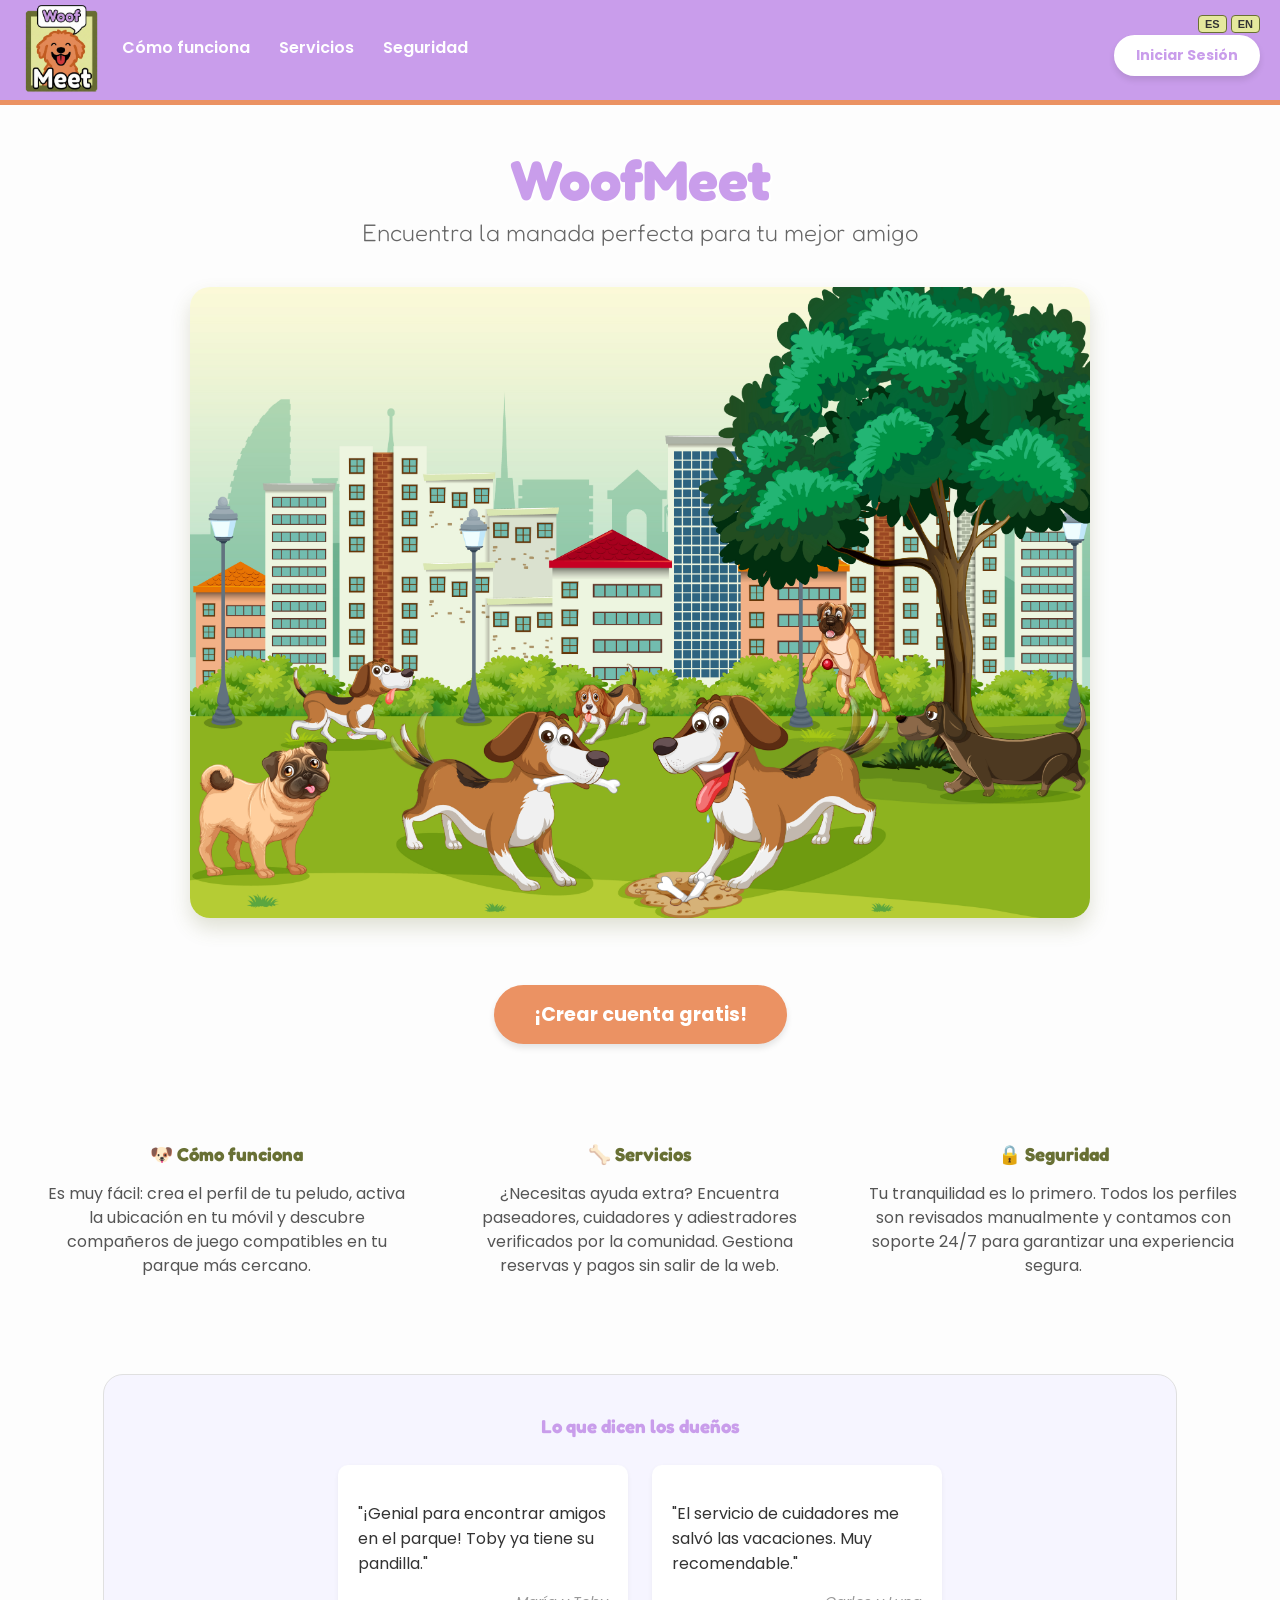
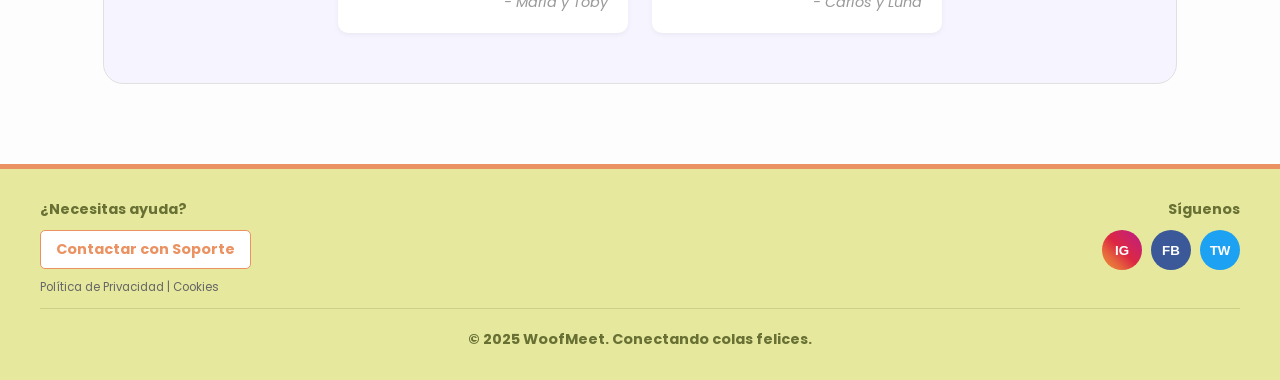
==== index.html @ 3c6c208f "Primer commit del proyecto" ====
<!DOCTYPE html>
<html lang="es">

<head>
    <meta charset="UTF-8">
    <meta name="viewport" content="width=device-width, initial-scale=1.0">
    <meta name="author" content="Mireya García Piñas">
    <meta name="description" content="WoofMeet - Red social para perros y dueños">
    <title>WoofMeet - Inicio</title>

    <!-- Enlace a CSS externo -->
    <link rel="stylesheet" href="estilos.css">

    <!-- Fuentes de Google -->
    <link rel="preconnect" href="https://fonts.googleapis.com">
    <link rel="preconnect" href="https://fonts.gstatic.com" crossorigin>
    <link href="https://fonts.googleapis.com/css2?family=Fredoka+One&family=Poppins:wght@300;400;600&display=swap"
        rel="stylesheet">
</head>

<body>

    <!-- ENCABEZADO -->
    <header class="clearfix">
        <!-- Logo -->
        <div class="logo">
            <a href="index.html">
                <img src="img/logo.png" alt="Logo WoofMeet">
            </a>
        </div>

        <!-- Menú de Navegación -->
        <nav>
            <ul>
                <!-- Enlaces coherentes con las columnas de información -->
                <li><a href="como-funciona.html">Cómo funciona</a></li>
                <li><a href="servicios.html">Servicios</a></li>
                <li><a href="seguridad.html">Seguridad</a></li>
            </ul>
        </nav>

        <!-- Zona Derecha: Idiomas y Login -->
        <div class="header-right">

            <div class="idiomas" style="margin-bottom: 10px;">
                <button>ES</button>
                <button>EN</button>
            </div>

            <a href="login.html" class="btn-login-header">Iniciar Sesión</a>
        </div>
    </header>

    <!-- CONTENIDO PRINCIPAL -->
    <main>

        <!-- SECCIÓN HERO (Bienvenida) -->
        <section class="hero">
            <h1>WoofMeet</h1>
            <h2>Encuentra la manada perfecta para tu mejor amigo</h2>

            <!-- Imagen Central Grande y Rectangular -->
            <div class="imagen-central">
                <img src="img/imagen_portada.jpg" alt="Perros jugando felices en el parque">
            </div>

            <a href="registro.html" class="btn-grande">¡Crear cuenta gratis!</a>
        </section>

        <!-- SECCIÓN CARACTERÍSTICAS (3 Columnas que explican el menú) -->
        <section class="info-seccion clearfix">

            <!-- Columna 1 -> Coincide con "Cómo funciona" -->
            <div class="columna">
                <h3>🐶 Cómo funciona</h3>
                <p>Es muy fácil: crea el perfil de tu peludo, activa la ubicación en tu móvil y descubre compañeros de
                    juego compatibles en tu parque más cercano.</p>
            </div>

            <!-- Columna 2 -> Coincide con "Servicios" -->
            <div class="columna">
                <h3>🦴 Servicios</h3>
                <p>¿Necesitas ayuda extra? Encuentra paseadores, cuidadores y adiestradores verificados por la
                    comunidad. Gestiona reservas y pagos sin salir de la web.</p>
            </div>

            <!-- Columna 3 -> Coincide con "Seguridad" -->
            <div class="columna">
                <h3>🔒 Seguridad</h3>
                <p>Tu tranquilidad es lo primero. Todos los perfiles son revisados manualmente y contamos con soporte
                    24/7 para garantizar una experiencia segura.</p>
            </div>

        </section>

        <!-- SECCIÓN OPINIONES -->
        <section class="opiniones">
            <h3>Lo que dicen los dueños</h3>
            <div class="contenedor-opiniones">
                <div class="opinion">
                    <p>"¡Genial para encontrar amigos en el parque! Toby ya tiene su pandilla."</p>
                    <span>- María y Toby</span>
                </div>
                <div class="opinion">
                    <p>"El servicio de cuidadores me salvó las vacaciones. Muy recomendable."</p>
                    <span>- Carlos y Luna</span>
                </div>
            </div>
        </section>

    </main>

    <!-- PIE DE PÁGINA -->
    <footer class="clearfix">

        <!-- Izquierda: Contacto -->
        <div class="footer-left">
            <h4>¿Necesitas ayuda?</h4>
            <a href="contacto.html" class="enlace-contacto">Contactar con Soporte</a>
            <p class="legales">Política de Privacidad | Cookies</p>
        </div>

        <!-- Derecha: Redes Sociales -->
        <div class="footer-right">
            <h4>Síguenos</h4>
            <div class="social-icons">
                <button class="social-btn instagram">IG</button>
                <button class="social-btn facebook">FB</button>
                <button class="social-btn twitter">TW</button>
            </div>
        </div>

        <!-- Abajo: Copyright -->
        <div class="copyright">
            &copy; 2025 WoofMeet. Conectando colas felices.
        </div>
    </footer>

</body>

</html>
---- estilos.css ----
/* =========================================
   1. ESTILOS GENERALES Y RESET
   ========================================= */
body {
    margin: 0;
    padding: 0;
    font-family: 'Poppins', sans-serif;
    background-color: #fdfdfd;
    color: #333;
    box-sizing: border-box;
}

h1, h2, h3 {
    font-family: 'Fredoka One', cursive;
}

/* CLASE AUXILIAR "CLEARFIX" */
.clearfix::after {
    content: "";
    display: table;
    clear: both;
}

/* =========================================
   2. HEADER / ENCABEZADO
   ========================================= */
header {
    background-color: #c99deb;
    padding: 0 20px;
    border-bottom: 5px solid #eb9263;
    height: auto;
}

/* Logo */
.logo {
    float: left;
    width: auto;
    height: 90px;
    background-color: transparent;
    border: none;
    margin-right: 20px;
    margin-top: 5px;
    margin-bottom: 5px;
}

.logo img {
    width: auto;
    height: 100%;
    object-fit: contain;
}

/* Menú de navegación */
nav {
    float: left;
    margin-top: 35px;
}

nav ul {
    margin: 0;
    padding: 0;
    list-style: none;
}

nav li {
    display: inline-block;
    margin-right: 25px;
}

nav li a {
    text-decoration: none;
    font-size: 16px;
    font-weight: 600;
    color: #fff;
    transition: color 0.3s;
}

nav li a:hover {
    color: #687034; /* Verde oscuro al pasar el ratón */
    text-decoration: underline;
}

nav li a.activo {
    color: #EB9263; /* Color diferente para la página activa */
    background-color: #ffffff;
    padding: 8px 15px;
    border-radius: 20px;
    box-shadow: 0 2px 4px rgba(0, 0, 0, 0.1);
}

/* Zona derecha del Header */
.header-right {
    float: right;
    text-align: right;
    width: 320px;
    height: 90px;
    position: relative;
}

.idiomas {
    position: absolute;
    top: 10px;
    right: 0;
}

.idiomas button {
    background-color: #e5e89d;
    border: 1px solid #687034;
    color: #333;
    padding: 2px 6px;
    cursor: pointer;
    font-size: 11px;
    border-radius: 4px;
    font-weight: bold;
}

/* =========================================
   3. ESTILOS DE BOTONES (UNIFICADOS)
   ========================================= */

/* Estilos comunes para TODOS los botones grandes/redondos */
.btn-login-header,
.btn-header-verde,
.btn-grande {
    display: inline-block;
    font-weight: bold;
    text-decoration: none;
    border-radius: 50px;      /* Bordes muy redondeados */
    cursor: pointer;
    box-shadow: 0 4px 6px rgba(0, 0, 0, 0.1);
    transition: all 0.3s;     /* Animación suave */
    text-align: center;
}

/* VARIANTE 1: Botón del Header (Login) */
.btn-login-header {
    background-color: #ffffff;
    color: #C99DEB;
    border: 2px solid #ffffff;
    padding: 8px 20px;
    font-size: 14px;
    margin-top: 35px;
}

.btn-login-header:hover {
    background-color: #EB9263;
    border-color: #EB9263;
    color: white;
}

/* VARIANTE 2: Botón del Header (Verde - Registro/Perfil) */
.btn-header-verde {
    background-color: #ffffff;
    color: #687034;
    border: 2px solid #687034;
    padding: 8px 20px;
    font-size: 14px;
    margin-top: 35px;
}

.btn-header-verde:hover {
    background-color: #687034;
    color: white;
}

/* VARIANTE 3: Botón Grande (CTA Principal) */
.btn-grande {
    background-color: #EB9263;
    color: white;
    font-size: 1.2em;
    padding: 15px 40px;
    border: none;
    margin-top: 20px;
}

.btn-grande:hover {
    background-color: #C99DEB;
    transform: scale(1.05); /* Efecto crecer */
}

/* Botones pequeños de formularios */
.login-form button {
    background-color: #eb9263;
    color: white;
    border: none;
    padding: 6px 12px;
    border-radius: 4px; /* Menos redondeado */
    cursor: pointer;
    font-weight: bold;
    margin-left: 5px;
    transition: background-color 0.3s;
}

.login-form button:hover {
    background-color: #687034;
}

/* =========================================
   4. ESTILOS DE CONTENIDO Y PÁGINAS
   ========================================= */

main {
    padding: 40px 20px;
    text-align: center;
}

/* Hero Sección */
.hero h1 {
    color: #C99DEB;
    font-size: 3.5em;
    margin: 0;
    text-shadow: 2px 2px 0px #fff;
}

.hero h2 {
    color: #666;
    font-weight: 300;
    margin-top: 5px;
    margin-bottom: 30px;
}

/* Imagen Central */
.imagen-central {
    margin: 40px auto;
    width: 90%;
    max-width: 900px;
    height: auto;
}

.imagen-central img {
    width: 100%;
    height: auto;
    border-radius: 20px;
    box-shadow: 0 10px 20px rgba(104, 112, 52, 0.2);
}

/* Columnas */
.info-seccion {
    margin-top: 60px;
    margin-bottom: 60px;
    text-align: left;
}

.columna {
    float: left;
    width: 33.33%;
    padding: 20px;
    box-sizing: border-box;
    text-align: center;
}

.columna h3 {
    color: #687034;
    margin-bottom: 10px;
}

.columna p {
    color: #555;
    line-height: 1.5;
}

/* Opiniones */
.opiniones {
    background-color: #f6f5ff;
    padding: 40px;
    border-radius: 20px;
    margin: 0 auto;
    width: 80%;
    border: 1px solid #e0e0e0;
}

.opiniones h3 {
    color: #C99DEB;
    margin-top: 0;
}

.contenedor-opiniones {
    text-align: center;
}

.opinion {
    display: inline-block;
    width: 250px;
    background-color: white;
    padding: 20px;
    border-radius: 10px;
    margin: 10px;
    box-shadow: 0 2px 5px rgba(0, 0, 0, 0.05);
    vertical-align: top;
    text-align: left;
}

.opinion span {
    display: block;
    margin-top: 10px;
    color: #999;
    font-style: italic;
    font-size: 0.9em;
    text-align: right;
}

/* Encabezados páginas internas */
.page-header {
    background-color: #fcfcfc;
    padding: 30px 20px;
    text-align: center;
    border-bottom: 2px dashed #e3eb9d;
    margin-bottom: 40px;
}

.page-header h1 {
    color: #EB9263;
    font-size: 2.5em;
}

.contenido-texto {
    width: 80%;
    margin: 0 auto;
    background: #fff;
    padding: 30px;
    border-radius: 15px;
    box-shadow: 0 4px 10px rgba(0, 0, 0, 0.05);
    border: 1px solid #eee;
}

.contenido-texto h2 {
    color: #C99DEB;
    border-bottom: 2px solid #e3eb9d;
    display: inline-block;
    padding-bottom: 5px;
}

/* Formularios */
.formulario-contacto {
    max-width: 600px;
    margin: 0 auto;
    text-align: left;
}

.campo-form {
    margin-bottom: 20px;
}

.campo-form label {
    display: block;
    font-weight: bold;
    color: #687034;
    margin-bottom: 8px;
}

.campo-form input,
.campo-form textarea {
    width: 100%;
    padding: 12px;
    border: 2px solid #C99DEB;
    border-radius: 8px;
    font-family: 'Poppins', sans-serif;
    box-sizing: border-box;
    resize: vertical;
}

.campo-form input:focus,
.campo-form textarea:focus {
    outline: none;
    border-color: #EB9263;
    background-color: #fffdf9;
}

/* Perfil */
.perfil-switcher {
    background-color: #fcfcfc;
    border-bottom: 1px solid #ddd;
    padding: 20px;
    text-align: center;
}

.switcher-container { display: inline-block; }

.switcher-label {
    float: left;
    margin-right: 20px;
    margin-top: 15px;
    font-weight: bold;
    color: #666;
}

.perfil-avatar {
    float: left;
    margin-right: 20px;
    cursor: pointer;
    text-align: center;
    opacity: 0.6;
    transition: opacity 0.3s;
}

.perfil-avatar:hover { opacity: 1; }

.activo-avatar {
    opacity: 1;
    font-weight: bold;
    color: #EB9263;
}

.circulo-avatar {
    width: 50px;
    height: 50px;
    border-radius: 50%;
    background-color: #eee;
    line-height: 50px;
    font-size: 24px;
    margin: 0 auto 5px auto;
    border: 2px solid transparent;
}

.humano { background-color: #C99DEB; color: white; }
.perro { background-color: #e3eb9d; color: #687034; }
.mas { background-color: white; border: 2px dashed #ccc; color: #ccc; }

.activo-avatar .circulo-avatar {
    border-color: #EB9263;
    transform: scale(1.1);
}

/* =========================================
   5. FOOTER
   ========================================= */
footer {
    clear: both;
    background-color: #e5e89d;
    padding: 30px 40px;
    border-top: 5px solid #eb9263;
    margin-top: 40px;
    font-size: 0.9em;
}

footer h4 {
    margin: 0 0 10px 0;
    color: #687034;
}

.footer-left {
    float: left;
    text-align: left;
    width: 45%;
}

.enlace-contacto {
    display: inline-block;
    background-color: #fff;
    color: #eb9263;
    padding: 8px 15px;
    border-radius: 5px;
    text-decoration: none;
    font-weight: bold;
    border: 1px solid #eb9263;
    transition: all 0.3s;
}

.enlace-contacto:hover {
    background-color: #eb9263;
    color: white;
}

.legales {
    font-size: 0.8em;
    color: #666;
    margin-top: 10px;
}

.footer-right {
    float: right;
    text-align: right;
    width: 45%;
}

.social-btn {
    width: 40px;
    height: 40px;
    border-radius: 50%;
    border: none;
    color: white;
    font-weight: bold;
    cursor: pointer;
    margin-left: 5px;
    transition: transform 0.2s;
}

.social-btn:hover {
    transform: scale(1.1);
}

.instagram { background: linear-gradient(45deg, #f09433, #e6683c, #dc2743, #cc2366, #bc1888); }
.facebook { background-color: #3b5998; }
.twitter { background-color: #1da1f2; }

.copyright {
    clear: both;
    padding-top: 20px;
    margin-top: 20px;
    border-top: 1px solid rgba(104, 112, 52, 0.2);
    text-align: center;
    color: #687034;
    font-weight: bold;
}

/* =========================================
   6. RESPONSIVE (Móvil) DESDE 768px
   ========================================= */
@media (max-width: 768px) {
    /* Las columnas dejan de flotar y ocupan el 100% */
    .columna {
        float: none;
        width: 100%;
        margin-bottom: 20px;
    }

    /* El header se apila */
    .logo,
    nav,
    .header-right {
        float: none;
        width: 100%;
        text-align: center;
        margin: 10px 0;
        height: auto; /* Altura automática en móvil */
    }

    nav li {
        display: block; /* Menú vertical en móvil */
        margin: 10px 0;
    }

    /* Footer apilado */
    .footer-left,
    .footer-right {
        float: none;
        width: 100%;
        text-align: center;
        margin-bottom: 20px;
    }

    /* Botones ajustados */
    .btn-login-header,
    .btn-header-verde {
        margin-top: 10px; /* Menos margen en móvil */
    }
    
    .idiomas {
        position: relative; /* Ya no absoluto en móvil */
        top: 0;
        margin-bottom: 10px;
    }
}
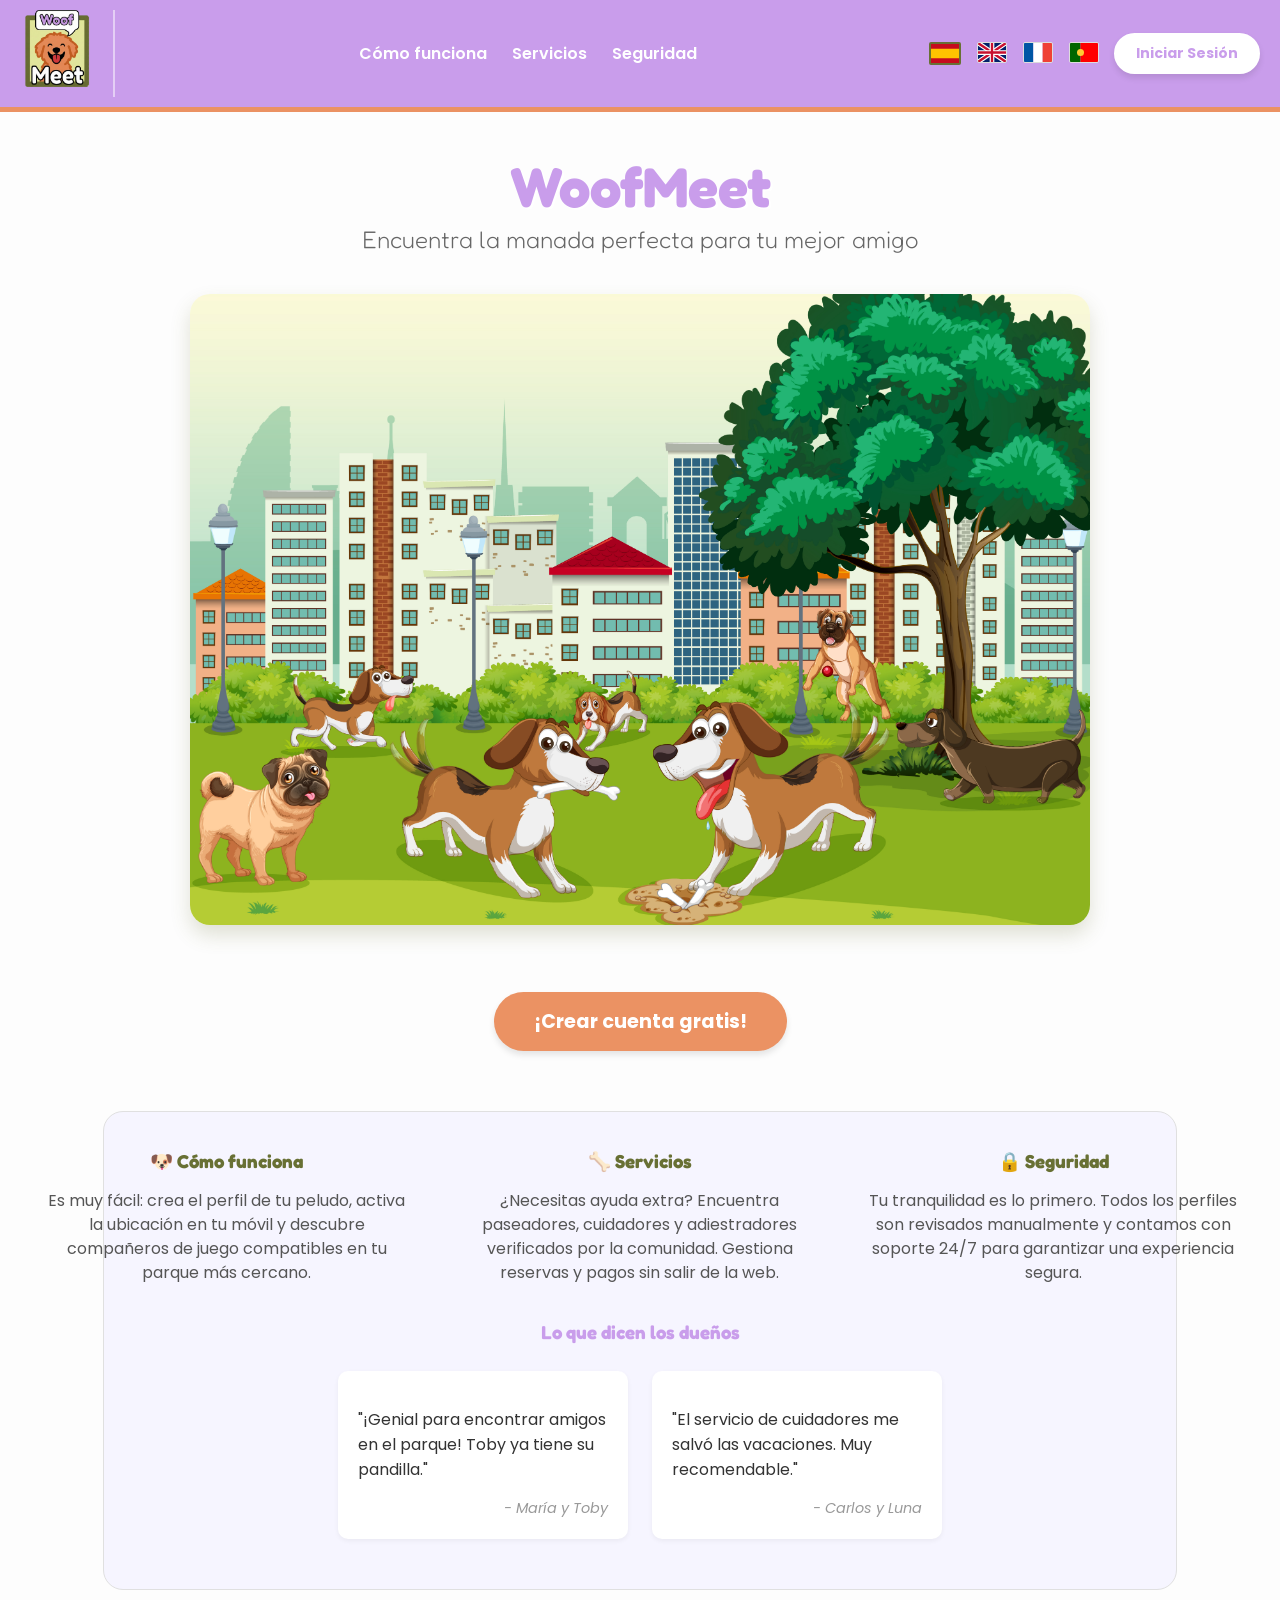
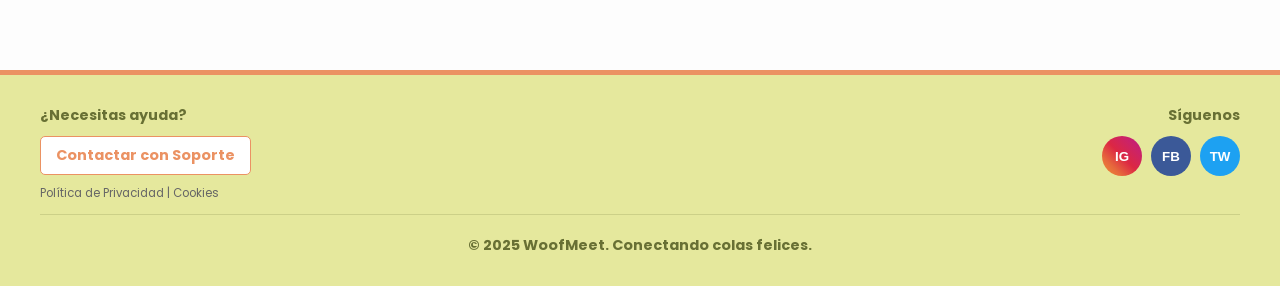
==== commit 04073041: "header actualizado" ====
--- a/index.html
+++ b/index.html
@@ -21,33 +21,37 @@
 <body>
 
     <!-- ENCABEZADO -->
-    <header class="clearfix">
-        <!-- Logo -->
-        <div class="logo">
-            <a href="index.html">
-                <img src="img/logo.png" alt="Logo WoofMeet">
+    <header class="cabecera-principal">
+        <div class="contenedor-logo">
+            <a href="index.html" aria-label="Volver al inicio de WoofMeet">
+                <img src="img/logo.png" alt="Logotipo de WoofMeet: silueta de perro y texto">
             </a>
         </div>
 
-        <!-- Menú de Navegación -->
-        <nav>
-            <ul>
-                <!-- Enlaces coherentes con las columnas de información -->
-                <li><a href="como-funciona.html">Cómo funciona</a></li>
-                <li><a href="servicios.html">Servicios</a></li>
-                <li><a href="seguridad.html">Seguridad</a></li>
+        <nav class="menu-navegacion">
+            <ul role="menubar">
+                <li><a href="como-funciona.html" role="menuitem">Cómo funciona</a></li>
+                <li><a href="servicios.html" role="menuitem">Servicios</a></li>
+                <li><a href="seguridad.html" role="menuitem">Seguridad</a></li>
             </ul>
         </nav>
 
-        <!-- Zona Derecha: Idiomas y Login -->
-        <div class="header-right">
-
-            <div class="idiomas" style="margin-bottom: 10px;">
-                <button>ES</button>
-                <button>EN</button>
+        <div class="zona-derecha">
+            <div class="contenedor-idiomas" role="group" aria-label="Seleccionar idioma">
+                <a href="#" class="enlace-idioma activo" aria-label="Cambiar idioma a Español" title="Español">
+                    <img src="./img/banderas/es.svg" alt="Bandera de España" class="icono-bandera">
+                </a>
+                <a href="#" class="enlace-idioma" aria-label="Cambiar idioma a Inglés" title="Inglés">
+                    <img src="./img/banderas/en.svg" alt="Bandera de Reino Unido" class="icono-bandera">
+                </a>
+                <a href="#" class="enlace-idioma" aria-label="Cambiar idioma a Francés" title="Francés">
+                    <img src="./img/banderas/fr.svg" alt="Bandera de Francia" class="icono-bandera">
+                </a>
+                <a href="#" class="enlace-idioma" aria-label="Cambiar idioma a Portugués" title="Portugués">
+                    <img src="./img/banderas/pt.svg" alt="Bandera de Portugal" class="icono-bandera">
+                </a>
             </div>
-
-            <a href="login.html" class="btn-login-header">Iniciar Sesión</a>
+            <a href="login.html" class="boton-acceso" aria-label="Acceder al área de usuario">Iniciar Sesión</a>
         </div>
     </header>
 
--- a/estilos.css
+++ b/estilos.css
@@ -14,103 +14,128 @@
     font-family: 'Fredoka One', cursive;
 }
 
-/* CLASE AUXILIAR "CLEARFIX" */
-.clearfix::after {
-    content: "";
-    display: table;
-    clear: both;
-}
-
 /* =========================================
    2. HEADER / ENCABEZADO
    ========================================= */
-header {
+/* =========================================
+   2. CABECERA (ESTRUCTURA FLEXBOX + TU DISEÑO)
+   ========================================= */
+.cabecera-principal {
     background-color: #c99deb;
-    padding: 0 20px;
+    padding: 10px 20px;
     border-bottom: 5px solid #eb9263;
-    height: auto;
+    display: flex;
+    justify-content: space-between;
+    align-items: center;
+    flex-wrap: wrap;
+}
+
+/* Espacio entre el logo y el menú */
+.contenedor-logo {
+    display: flex;
+    align-items: center;
+    border-right: 2px solid rgba(255, 255, 255, 0.5); 
+    padding-right: 20px;
+    margin-right: 20px;  
 }
 
 /* Logo */
-.logo {
-    float: left;
+.contenedor-logo img {
+    height: 80px;
     width: auto;
-    height: 90px;
-    background-color: transparent;
-    border: none;
-    margin-right: 20px;
-    margin-top: 5px;
-    margin-bottom: 5px;
-}
-
-.logo img {
-    width: auto;
-    height: 100%;
     object-fit: contain;
 }
 
 /* Menú de navegación */
-nav {
-    float: left;
-    margin-top: 35px;
-}
-
-nav ul {
+.menu-navegacion ul {
     margin: 0;
     padding: 0;
     list-style: none;
-}
-
-nav li {
-    display: inline-block;
-    margin-right: 25px;
-}
-
-nav li a {
+    display: flex;
+    gap: 25px;
+}
+
+.menu-navegacion a {
     text-decoration: none;
     font-size: 16px;
     font-weight: 600;
     color: #fff;
-    transition: color 0.3s;
-}
-
-nav li a:hover {
-    color: #687034; /* Verde oscuro al pasar el ratón */
+    transition: all 0.3s;
+}
+
+.menu-navegacion a:hover {
+    color: #687034;
     text-decoration: underline;
 }
 
-nav li a.activo {
-    color: #EB9263; /* Color diferente para la página activa */
+.menu-navegacion a.activo {
+    color: #EB9263;
     background-color: #ffffff;
     padding: 8px 15px;
     border-radius: 20px;
     box-shadow: 0 2px 4px rgba(0, 0, 0, 0.1);
 }
 
-/* Zona derecha del Header */
-.header-right {
-    float: right;
-    text-align: right;
-    width: 320px;
-    height: 90px;
-    position: relative;
-}
-
-.idiomas {
-    position: absolute;
-    top: 10px;
-    right: 0;
-}
-
-.idiomas button {
-    background-color: #e5e89d;
-    border: 1px solid #687034;
-    color: #333;
-    padding: 2px 6px;
+/* Zona derecha: Banderas + Botón login*/
+.zona-derecha {
+    display: flex;
+    flex-direction: row;
+    align-items: center;
+    gap: 15px;
+}
+
+/* Idiomas */
+.contenedor-idiomas {
+    display: flex;
+    gap: 8px;
+}
+
+.enlace-idioma {
+    display: inline-block;
+    margin-left: 8px;
+    vertical-align: middle;
+    text-decoration: none;
+}
+
+.icono-bandera {
+    width: 28px;
+    height: auto;
+    border-radius: 2px;
+    border: 1px solid #ddd;
+    display: block;
+    transition: transform 0.2s ease;
+}
+
+/* Efectos visuales con pseudoclases */
+.enlace-idioma:hover .icono-bandera {
+    transform: scale(1.15);
+    border-color: #eb9263;
+}
+
+.enlace-idioma.activo .icono-bandera {
+    border: 2px solid #687034;
+}
+
+/* Botones de Acceso (Login) */
+.boton-acceso {
+    display: inline-block;
+    background-color: #ffffff;
+    color: #C99DEB;
+    border: 2px solid #ffffff;
+    padding: 8px 20px;
+    font-size: 14px;
+    font-weight: bold;
+    text-decoration: none;
+    border-radius: 50px;
     cursor: pointer;
-    font-size: 11px;
-    border-radius: 4px;
-    font-weight: bold;
+    box-shadow: 0 4px 6px rgba(0, 0, 0, 0.1);
+    transition: all 0.3s;
+}
+
+.boton-acceso:hover {
+    background-color: #EB9263;
+    border-color: #EB9263;
+    color: white;
 }
 
 /* =========================================
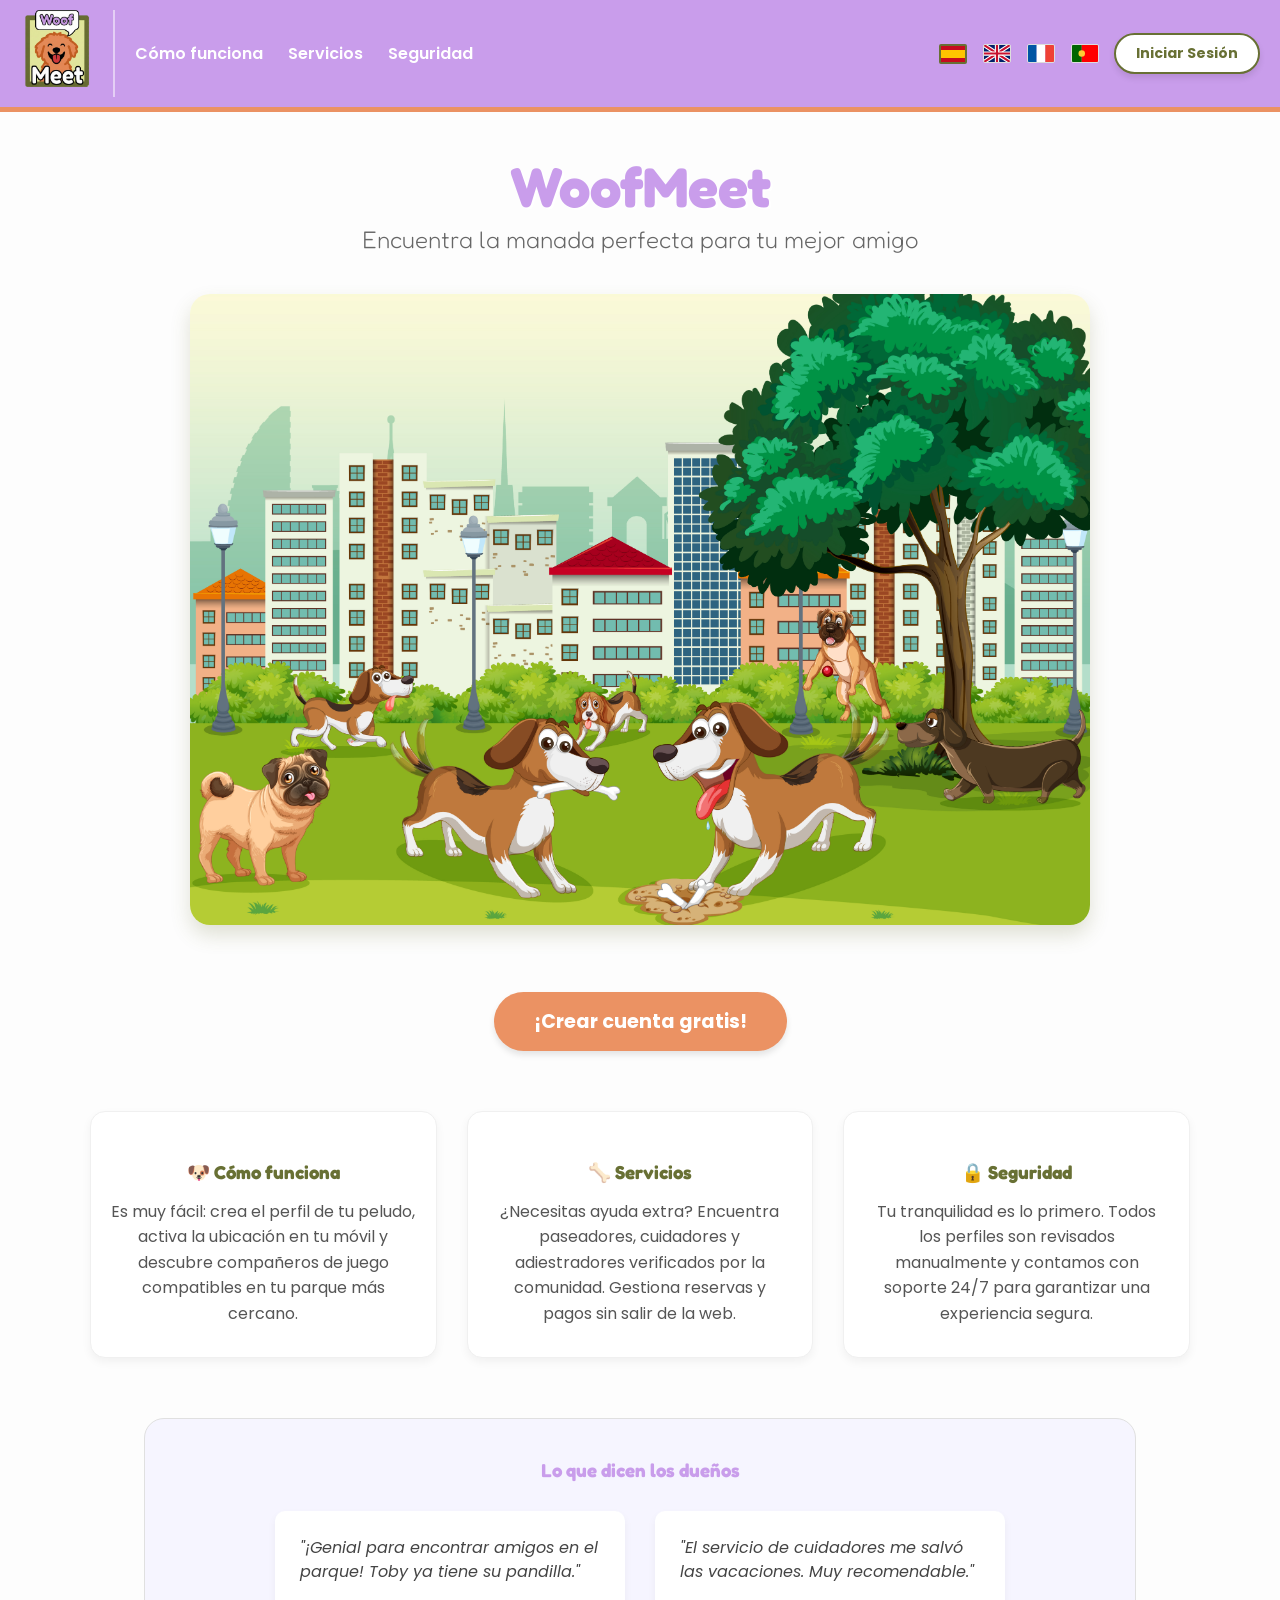
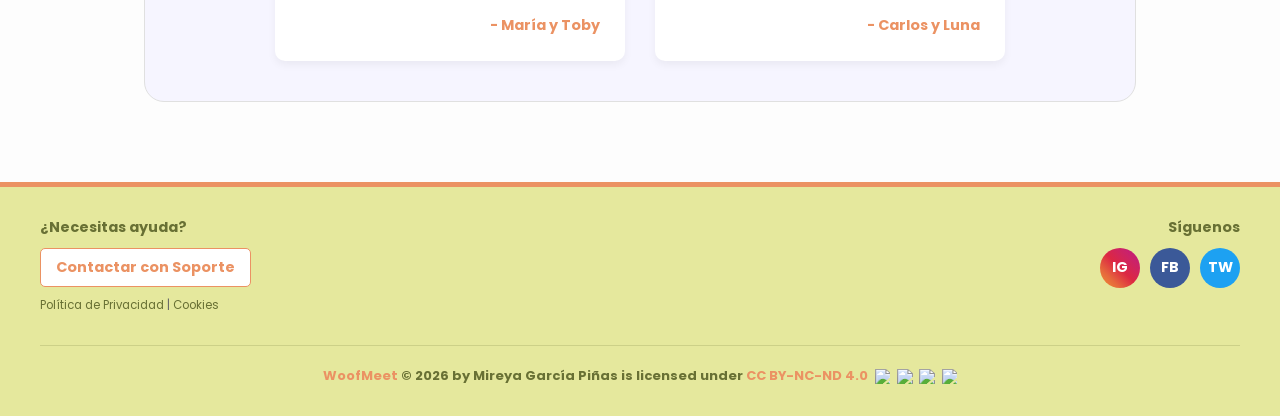
==== commit 1f416113: "Añadido vídeo optimizado, etiquetas accesibilidad, flex y grid" ====
--- a/index.html
+++ b/index.html
@@ -14,31 +14,38 @@
     <!-- Fuentes de Google -->
     <link rel="preconnect" href="https://fonts.googleapis.com">
     <link rel="preconnect" href="https://fonts.gstatic.com" crossorigin>
-    <link href="https://fonts.googleapis.com/css2?family=Fredoka+One&family=Poppins:wght@300;400;600&display=swap"
-        rel="stylesheet">
+    <link href="https://fonts.googleapis.com/css2?family=Fredoka+One&family=Poppins:wght@300;400;600&display=swap" rel="stylesheet">
 </head>
 
 <body>
 
     <!-- ENCABEZADO -->
     <header class="cabecera-principal">
-        <div class="contenedor-logo">
-            <a href="index.html" aria-label="Volver al inicio de WoofMeet">
-                <img src="img/logo.png" alt="Logotipo de WoofMeet: silueta de perro y texto">
-            </a>
-        </div>
+    <div class="contenedor-logo">
+        <a href="index.html" aria-label="Volver a la página de inicio de WoofMeet">
+            <img src="img/logo.png" alt="Logotipo de WoofMeet">
+        </a>
+    </div>
 
-        <nav class="menu-navegacion">
+    <input type="checkbox" id="menu-toggle" class="checkbox-oculto" aria-label="Abrir o cerrar menú de navegación móvil">
+    <label for="menu-toggle" class="icono-hamburguesa" aria-hidden="true">
+        <span></span>
+        <span></span>
+        <span></span>
+    </label>
+
+    <div class="contenedor-menu-derecha">
+        <nav class="menu-navegacion" aria-label="Navegación principal">
             <ul role="menubar">
-                <li><a href="como-funciona.html" role="menuitem">Cómo funciona</a></li>
-                <li><a href="servicios.html" role="menuitem">Servicios</a></li>
-                <li><a href="seguridad.html" role="menuitem">Seguridad</a></li>
+                <li role="none"><a href="como-funciona.html" role="menuitem">Cómo funciona</a></li>
+                <li role="none"><a href="servicios.html" role="menuitem">Servicios</a></li>
+                <li role="none"><a href="seguridad.html" role="menuitem">Seguridad</a></li>
             </ul>
         </nav>
 
         <div class="zona-derecha">
-            <div class="contenedor-idiomas" role="group" aria-label="Seleccionar idioma">
-                <a href="#" class="enlace-idioma activo" aria-label="Cambiar idioma a Español" title="Español">
+            <div class="contenedor-idiomas" role="group" aria-label="Selector de idiomas">
+                <a href="#" class="enlace-idioma activo" aria-label="Idioma actual: Español" title="Español">
                     <img src="./img/banderas/es.svg" alt="Bandera de España" class="icono-bandera">
                 </a>
                 <a href="#" class="enlace-idioma" aria-label="Cambiar idioma a Inglés" title="Inglés">
@@ -51,94 +58,94 @@
                     <img src="./img/banderas/pt.svg" alt="Bandera de Portugal" class="icono-bandera">
                 </a>
             </div>
-            <a href="login.html" class="boton-acceso" aria-label="Acceder al área de usuario">Iniciar Sesión</a>
+            <a href="login.html" class="btn-header-verde" aria-label="Acceder al formulario de inicio de sesión">Iniciar Sesión</a>
         </div>
-    </header>
+    </div>
+</header>
 
     <!-- CONTENIDO PRINCIPAL -->
-    <main>
+    <main id="contenido-principal" aria-label="Contenido principal de WoofMeet">
 
-        <!-- SECCIÓN HERO (Bienvenida) -->
-        <section class="hero">
-            <h1>WoofMeet</h1>
-            <h2>Encuentra la manada perfecta para tu mejor amigo</h2>
+    <section class="hero" aria-label="Sección de bienvenida">
+        <h1>WoofMeet</h1>
+        <h2>Encuentra la manada perfecta para tu mejor amigo</h2>
 
-            <!-- Imagen Central Grande y Rectangular -->
-            <div class="imagen-central">
-                <img src="img/imagen_portada.jpg" alt="Perros jugando felices en el parque">
-            </div>
+        <div class="imagen-central">
+            <img src="img/imagen_portada.jpg" alt="Varios perros jugando felices en un parque soleado">
+        </div>
 
-            <a href="registro.html" class="btn-grande">¡Crear cuenta gratis!</a>
-        </section>
+        <a href="registro.html" class="btn-grande" aria-label="Ir al formulario de registro para crear una cuenta gratuita">¡Crear cuenta gratis!</a>
+    </section>
 
-        <!-- SECCIÓN CARACTERÍSTICAS (3 Columnas que explican el menú) -->
-        <section class="info-seccion clearfix">
+    <section class="info-seccion" aria-label="Características y servicios principales">
 
-            <!-- Columna 1 -> Coincide con "Cómo funciona" -->
-            <div class="columna">
-                <h3>🐶 Cómo funciona</h3>
-                <p>Es muy fácil: crea el perfil de tu peludo, activa la ubicación en tu móvil y descubre compañeros de
-                    juego compatibles en tu parque más cercano.</p>
-            </div>
+        <div class="columna">
+            <h3>🐶 Cómo funciona</h3>
+            <p>Es muy fácil: crea el perfil de tu peludo, activa la ubicación en tu móvil y descubre compañeros de juego compatibles en tu parque más cercano.</p>
+        </div>
 
-            <!-- Columna 2 -> Coincide con "Servicios" -->
-            <div class="columna">
-                <h3>🦴 Servicios</h3>
-                <p>¿Necesitas ayuda extra? Encuentra paseadores, cuidadores y adiestradores verificados por la
-                    comunidad. Gestiona reservas y pagos sin salir de la web.</p>
-            </div>
+        <div class="columna">
+            <h3>🦴 Servicios</h3>
+            <p>¿Necesitas ayuda extra? Encuentra paseadores, cuidadores y adiestradores verificados por la comunidad. Gestiona reservas y pagos sin salir de la web.</p>
+        </div>
 
-            <!-- Columna 3 -> Coincide con "Seguridad" -->
-            <div class="columna">
-                <h3>🔒 Seguridad</h3>
-                <p>Tu tranquilidad es lo primero. Todos los perfiles son revisados manualmente y contamos con soporte
-                    24/7 para garantizar una experiencia segura.</p>
-            </div>
+        <div class="columna">
+            <h3>🔒 Seguridad</h3>
+            <p>Tu tranquilidad es lo primero. Todos los perfiles son revisados manualmente y contamos con soporte 24/7 para garantizar una experiencia segura.</p>
+        </div>
 
-        </section>
+    </section>
 
-        <!-- SECCIÓN OPINIONES -->
-        <section class="opiniones">
-            <h3>Lo que dicen los dueños</h3>
-            <div class="contenedor-opiniones">
-                <div class="opinion">
-                    <p>"¡Genial para encontrar amigos en el parque! Toby ya tiene su pandilla."</p>
-                    <span>- María y Toby</span>
-                </div>
-                <div class="opinion">
-                    <p>"El servicio de cuidadores me salvó las vacaciones. Muy recomendable."</p>
-                    <span>- Carlos y Luna</span>
-                </div>
-            </div>
-        </section>
+    <section class="opiniones" aria-labelledby="titulo-opiniones">
+        <h3 id="titulo-opiniones">Lo que dicen los dueños</h3>
+        <div class="contenedor-opiniones">
+            
+            <article class="opinion" aria-label="Opinión de cliente">
+                <p>"¡Genial para encontrar amigos en el parque! Toby ya tiene su pandilla."</p>
+                <span>- María y Toby</span>
+            </article>
 
-    </main>
+            <article class="opinion" aria-label="Opinión de cliente">
+                <p>"El servicio de cuidadores me salvó las vacaciones. Muy recomendable."</p>
+                <span>- Carlos y Luna</span>
+            </article>
+
+        </div>
+    </section>
+
+</main>
 
     <!-- PIE DE PÁGINA -->
-    <footer class="clearfix">
-
-        <!-- Izquierda: Contacto -->
+    <footer class="footer-principal" aria-label="Pie de página">
+    <div class="footer-contenido">
         <div class="footer-left">
             <h4>¿Necesitas ayuda?</h4>
-            <a href="contacto.html" class="enlace-contacto">Contactar con Soporte</a>
-            <p class="legales">Política de Privacidad | Cookies</p>
+            <a href="contacto.html" class="enlace-contacto" aria-label="Contactar con el equipo de soporte">Contactar con Soporte</a>
+            <p class="legales">
+                <a href="privacidad.html" aria-label="Leer Política de Privacidad">Política de Privacidad</a> | 
+                <a href="cookies.html" aria-label="Leer Política de Cookies">Cookies</a>
+            </p>
         </div>
 
-        <!-- Derecha: Redes Sociales -->
         <div class="footer-right">
             <h4>Síguenos</h4>
-            <div class="social-icons">
-                <button class="social-btn instagram">IG</button>
-                <button class="social-btn facebook">FB</button>
-                <button class="social-btn twitter">TW</button>
+            <div class="social-icons" aria-label="Redes sociales de WoofMeet">
+                <a href="#" class="social-btn instagram" aria-label="Visitar nuestro perfil de Instagram">IG</a>
+                <a href="#" class="social-btn facebook" aria-label="Visitar nuestra página de Facebook">FB</a>
+                <a href="#" class="social-btn twitter" aria-label="Visitar nuestro perfil de Twitter">TW</a>
             </div>
         </div>
-
-        <!-- Abajo: Copyright -->
-        <div class="copyright">
-            &copy; 2025 WoofMeet. Conectando colas felices.
-        </div>
-    </footer>
+    </div>
+    
+    <div class="copyright">
+        <a href="https://woofmeet.wuaze.com/" target="_blank" rel="noopener noreferrer">WoofMeet</a> © 2026 by Mireya García Piñas is licensed under
+        <a href="https://creativecommons.org/licenses/by-nc-nd/4.0/" target="_blank" rel="noopener noreferrer">CC BY-NC-ND 4.0</a>
+        <img src="https://mirrors.creativecommons.org/presskit/icons/cc.svg" alt="Creative Commons" class="icono-cc">
+        <img src="https://mirrors.creativecommons.org/presskit/icons/by.svg" alt="Atribución" class="icono-cc">
+        <img src="https://mirrors.creativecommons.org/presskit/icons/nc.svg" alt="No Comercial" class="icono-cc">
+        <img src="https://mirrors.creativecommons.org/presskit/icons/nd.svg" alt="Sin Derivadas" class="icono-cc">
+    </div>
+</footer>
 
 </body>
 
--- a/estilos.css
+++ b/estilos.css
@@ -1,24 +1,29 @@
 /* =========================================
    1. ESTILOS GENERALES Y RESET
    ========================================= */
+/* Esto es VITAL para que los paddings no rompan el responsive */
+*,
+*::before,
+*::after {
+    box-sizing: border-box;
+}
+
 body {
     margin: 0;
     padding: 0;
     font-family: 'Poppins', sans-serif;
     background-color: #fdfdfd;
     color: #333;
-    box-sizing: border-box;
-}
-
-h1, h2, h3 {
+}
+
+h1,
+h2,
+h3 {
     font-family: 'Fredoka One', cursive;
 }
 
 /* =========================================
-   2. HEADER / ENCABEZADO
-   ========================================= */
-/* =========================================
-   2. CABECERA (ESTRUCTURA FLEXBOX + TU DISEÑO)
+   2. CABECERA (ESTRUCTURA Y DISEÑO ESCRITORIO)
    ========================================= */
 .cabecera-principal {
     background-color: #c99deb;
@@ -27,26 +32,38 @@
     display: flex;
     justify-content: space-between;
     align-items: center;
-    flex-wrap: wrap;
+    position: relative;
+    flex-wrap: nowrap;
+}
+
+/* Ocultar elementos de móvil en la vista de PC */
+.checkbox-oculto,
+.icono-hamburguesa {
+    display: none;
 }
 
 /* Espacio entre el logo y el menú */
 .contenedor-logo {
     display: flex;
     align-items: center;
-    border-right: 2px solid rgba(255, 255, 255, 0.5); 
+    border-right: 2px solid rgba(255, 255, 255, 0.5);
     padding-right: 20px;
-    margin-right: 20px;  
-}
-
-/* Logo */
+    margin-right: 20px;
+}
+
 .contenedor-logo img {
     height: 80px;
     width: auto;
     object-fit: contain;
 }
 
-/* Menú de navegación */
+.contenedor-menu-derecha {
+    display: flex;
+    justify-content: space-between;
+    align-items: center;
+    flex-grow: 1;
+}
+
 .menu-navegacion ul {
     margin: 0;
     padding: 0;
@@ -76,7 +93,6 @@
     box-shadow: 0 2px 4px rgba(0, 0, 0, 0.1);
 }
 
-/* Zona derecha: Banderas + Botón login*/
 .zona-derecha {
     display: flex;
     flex-direction: row;
@@ -84,7 +100,6 @@
     gap: 15px;
 }
 
-/* Idiomas */
 .contenedor-idiomas {
     display: flex;
     gap: 8px;
@@ -106,7 +121,6 @@
     transition: transform 0.2s ease;
 }
 
-/* Efectos visuales con pseudoclases */
 .enlace-idioma:hover .icono-bandera {
     transform: scale(1.15);
     border-color: #eb9263;
@@ -116,7 +130,6 @@
     border: 2px solid #687034;
 }
 
-/* Botones de Acceso (Login) */
 .boton-acceso {
     display: inline-block;
     background-color: #ffffff;
@@ -141,29 +154,25 @@
 /* =========================================
    3. ESTILOS DE BOTONES (UNIFICADOS)
    ========================================= */
-
-/* Estilos comunes para TODOS los botones grandes/redondos */
 .btn-login-header,
 .btn-header-verde,
 .btn-grande {
     display: inline-block;
     font-weight: bold;
     text-decoration: none;
-    border-radius: 50px;      /* Bordes muy redondeados */
+    border-radius: 50px;
     cursor: pointer;
     box-shadow: 0 4px 6px rgba(0, 0, 0, 0.1);
-    transition: all 0.3s;     /* Animación suave */
+    transition: all 0.3s;
     text-align: center;
 }
 
-/* VARIANTE 1: Botón del Header (Login) */
 .btn-login-header {
     background-color: #ffffff;
     color: #C99DEB;
     border: 2px solid #ffffff;
     padding: 8px 20px;
     font-size: 14px;
-    margin-top: 35px;
 }
 
 .btn-login-header:hover {
@@ -172,14 +181,12 @@
     color: white;
 }
 
-/* VARIANTE 2: Botón del Header (Verde - Registro/Perfil) */
 .btn-header-verde {
     background-color: #ffffff;
     color: #687034;
     border: 2px solid #687034;
     padding: 8px 20px;
     font-size: 14px;
-    margin-top: 35px;
 }
 
 .btn-header-verde:hover {
@@ -187,7 +194,6 @@
     color: white;
 }
 
-/* VARIANTE 3: Botón Grande (CTA Principal) */
 .btn-grande {
     background-color: #EB9263;
     color: white;
@@ -199,16 +205,15 @@
 
 .btn-grande:hover {
     background-color: #C99DEB;
-    transform: scale(1.05); /* Efecto crecer */
-}
-
-/* Botones pequeños de formularios */
+    transform: scale(1.05);
+}
+
 .login-form button {
     background-color: #eb9263;
     color: white;
     border: none;
     padding: 6px 12px;
-    border-radius: 4px; /* Menos redondeado */
+    border-radius: 4px;
     cursor: pointer;
     font-weight: bold;
     margin-left: 5px;
@@ -220,15 +225,13 @@
 }
 
 /* =========================================
-   4. ESTILOS DE CONTENIDO Y PÁGINAS
+   4. ESTILOS DE CONTENIDO Y PÁGINAS (MAIN)
    ========================================= */
-
 main {
     padding: 40px 20px;
     text-align: center;
 }
 
-/* Hero Sección */
 .hero h1 {
     color: #C99DEB;
     font-size: 3.5em;
@@ -243,7 +246,7 @@
     margin-bottom: 30px;
 }
 
-/* Imagen Central */
+
 .imagen-central {
     margin: 40px auto;
     width: 90%;
@@ -258,118 +261,321 @@
     box-shadow: 0 10px 20px rgba(104, 112, 52, 0.2);
 }
 
-/* Columnas */
 .info-seccion {
-    margin-top: 60px;
-    margin-bottom: 60px;
-    text-align: left;
+    margin: 60px auto;
+    max-width: 1100px;
+    display: grid;
+    grid-template-columns: repeat(auto-fit, minmax(250px, 1fr));
+    gap: 30px;
+}
+
+.icono-paso {
+    font-size: 45px;
+    margin-bottom: 15px;
+    display: block;
+    line-height: 1;
+}
+
+.cta-final-limpio {
+    text-align: center;
+    margin: 40px 0 80px 0;
 }
 
 .columna {
-    float: left;
-    width: 33.33%;
-    padding: 20px;
-    box-sizing: border-box;
+    background-color: #fff;
+    padding: 30px 20px;
+    border-radius: 15px;
+    box-shadow: 0 4px 10px rgba(0, 0, 0, 0.05);
+    /* Le damos estilo de tarjeta */
+    border: 1px solid #f0f0f0;
     text-align: center;
 }
 
 .columna h3 {
     color: #687034;
-    margin-bottom: 10px;
+    margin-bottom: 15px;
 }
 
 .columna p {
     color: #555;
-    line-height: 1.5;
-}
-
-/* Opiniones */
+    line-height: 1.6;
+    margin: 0;
+}
+
+/* Estilo para los números gigantes de los pasos */
+.numero-paso {
+    display: block;
+    font-family: 'Fredoka One', cursive;
+    font-size: 45px;
+    color: #EB9263;
+    margin-bottom: 5px;
+    line-height: 1;
+}
+
+.destacado-final {
+    text-align: center;
+    margin-top: 40px;
+    margin-bottom: 40px;
+}
+
+.destacado-final .btn-grande {
+    display: inline-block;
+    margin-top: 25px;
+}
+
 .opiniones {
     background-color: #f6f5ff;
     padding: 40px;
     border-radius: 20px;
     margin: 0 auto;
     width: 80%;
+    max-width: 1000px;
     border: 1px solid #e0e0e0;
 }
 
 .opiniones h3 {
     color: #C99DEB;
     margin-top: 0;
+    margin-bottom: 30px;
 }
 
 .contenedor-opiniones {
-    text-align: center;
+    display: flex;
+    justify-content: center;
+    gap: 30px;
+    flex-wrap: wrap;
 }
 
 .opinion {
-    display: inline-block;
-    width: 250px;
+    flex: 1;
+    min-width: 250px;
+    max-width: 350px;
     background-color: white;
-    padding: 20px;
+    padding: 25px;
     border-radius: 10px;
-    margin: 10px;
-    box-shadow: 0 2px 5px rgba(0, 0, 0, 0.05);
-    vertical-align: top;
+    box-shadow: 0 4px 8px rgba(0, 0, 0, 0.05);
     text-align: left;
+    display: flex;
+    flex-direction: column;
+    justify-content: space-between;
+}
+
+.opinion p {
+    margin-top: 0;
+    font-style: italic;
+    color: #444;
+    line-height: 1.5;
 }
 
 .opinion span {
     display: block;
-    margin-top: 10px;
-    color: #999;
-    font-style: italic;
+    margin-top: 15px;
+    color: #EB9263;
+    font-weight: bold;
     font-size: 0.9em;
     text-align: right;
 }
 
-/* Encabezados páginas internas */
-.page-header {
-    background-color: #fcfcfc;
-    padding: 30px 20px;
+.caja-destacada {
+    background-color: #f6f5ff;
+    /* Lila muy clarito de fondo */
+    border: 2px dashed #C99DEB;
+    /* Borde morado para dar contraste */
+    border-radius: 25px;
+    padding: 50px 30px;
+    margin: 80px auto 40px auto;
+    max-width: 900px;
+    box-shadow: 0 10px 20px rgba(201, 157, 235, 0.15);
+    /* Sombra morada sutil */
+}
+
+.caja-destacada .encabezado-seccion {
+    margin-bottom: 20px;
+    /* Reducimos el margen interno del título */
+}
+
+.texto-informativo {
+    max-width: 800px;
+    margin: 0 auto;
+    line-height: 1.8;
+    color: #444;
+    font-size: 1.05rem;
+}
+
+.contenedor-fondo-lila {
+    background-color: #f6f5ff;
+    border-radius: 30px;
+    padding: 50px 20px;
+    max-width: 1200px;
+    margin: 0 auto 40px auto;
+    border: 2px dashed #C99DEB;
+}
+
+/* Quitamos el margen extra del grid cuando está dentro del fondo lila */
+.contenedor-fondo-lila .info-seccion {
+    margin-top: 10px;
+    margin-bottom: 10px;
+}
+
+/* --- 1. TÍTULOS PRINCIPALES DE PÁGINA (H1) --- */
+/* Afecta a los H1 de todas las páginas (Index, Contacto, Registro) */
+.page-header h1,
+.form-card h1,
+.encabezado-seccion h1 {
+    color: #EB9263;
+    font-size: 2.8em;
+    /* Tamaño dominante */
+    font-family: 'Fredoka One', cursive;
+    margin-bottom: 10px;
+}
+
+/* --- 2. TÍTULOS DE SECCIÓN (H2) --- */
+/* Esta es la clase que quieres usar en todas las páginas */
+.encabezado-seccion {
     text-align: center;
-    border-bottom: 2px dashed #e3eb9d;
-    margin-bottom: 40px;
-}
-
-.page-header h1 {
+    margin-bottom: 35px;
+    grid-column: 1 / -1;
+    /* Para que ocupe todo el ancho en Grid */
+}
+
+.encabezado-seccion h2 {
     color: #EB9263;
-    font-size: 2.5em;
-}
-
-.contenido-texto {
-    width: 80%;
+    font-size: 2.1em;
+    /* NOTA: Es más pequeño que el H1 (2.8em) */
+    font-family: 'Fredoka One', cursive;
+    margin-bottom: 12px;
+}
+
+.encabezado-seccion p {
+    color: #687034;
+    /* Tu verde corporativo para el subtítulo */
+    font-size: 1.1rem;
+    max-width: 800px;
     margin: 0 auto;
+}
+
+/* =========================================
+   ARREGLO DEL VIDEO Y TRANSCRIPCIÓN
+   ========================================= */
+.contenedor-tutorial {
+    max-width: 1000px;
+    margin: 60px auto;
+    padding: 40px;
+    background-color: #f6f5ff;
+    border-radius: 20px;
+    border: 1px solid #e0e0e0;
+    font-family: 'Poppins', sans-serif;
+    box-shadow: 0 4px 15px rgba(0, 0, 0, 0.03);
+}
+
+.video-wrapper {
+    width: 100%;
+    aspect-ratio: 16 / 9;
+    box-shadow: 0 10px 20px rgba(104, 112, 52, 0.2);
+    border-radius: 15px;
+    overflow: hidden;
+    background: #000;
+    display: flex;
+    align-items: center;
+    justify-content: center;
+}
+
+.video-wrapper video {
+    width: 100%;
+    height: 100%;
+    object-fit: cover;
+}
+
+.transcripcion-box {
+    margin-top: 30px;
+    padding: 30px;
+    background-color: #ffffff;
+    border-radius: 15px;
+    box-shadow: 0 4px 10px rgba(0, 0, 0, 0.02);
+    line-height: 1.6;
+    color: #555;
+    text-align: left;
+}
+
+.transcripcion-box h3 {
+    font-family: 'Fredoka One', cursive;
+    color: #687034;
+    font-size: 1.2rem;
+    margin-top: 0;
+    border-bottom: 3px solid #EB9263;
+    padding-bottom: 15px;
+}
+
+.separador-transcripcion {
+    border: 0;
+    border-top: 2px dashed #C99DEB;
+    margin: 20px 0;
+}
+
+.transcripcion-box strong {
+    color: #EB9263;
+}
+
+/* =========================================
+   5. FOOTER (FLEXBOX)
+   ========================================= */
+.footer-principal {
+    background-color: #e5e89d;
+    padding: 30px 40px;
+    border-top: 5px solid #eb9263;
+    margin-top: 40px;
+    font-size: 0.9em;
+}
+
+.footer-contenido {
+    display: flex;
+    justify-content: space-between;
+    align-items: flex-start;
+    flex-wrap: wrap;
+    margin-bottom: 20px;
+}
+
+.footer-principal h4 {
+    margin: 0 0 10px 0;
+    color: #687034;
+}
+
+.footer-left {
+    text-align: left;
+}
+
+/* Tarjeta contenedora exclusiva para el Login */
+.form-card {
     background: #fff;
-    padding: 30px;
+    padding: 40px;
     border-radius: 15px;
     box-shadow: 0 4px 10px rgba(0, 0, 0, 0.05);
+    max-width: 500px;
+    margin: 0 auto;
     border: 1px solid #eee;
 }
 
-.contenido-texto h2 {
-    color: #C99DEB;
-    border-bottom: 2px solid #e3eb9d;
-    display: inline-block;
-    padding-bottom: 5px;
-}
-
-/* Formularios */
+/* Uso de Flexbox para estructurar todos los formularios de la web */
 .formulario-contacto {
     max-width: 600px;
     margin: 0 auto;
     text-align: left;
-}
-
+    display: flex;
+    flex-direction: column;
+    gap: 20px;
+    /* Crea un espacio entre campos */
+}
+
+/* Flexbox interno para que la etiqueta y el input se alineen */
 .campo-form {
-    margin-bottom: 20px;
+    display: flex;
+    flex-direction: column;
+    gap: 8px;
 }
 
 .campo-form label {
-    display: block;
     font-weight: bold;
     color: #687034;
-    margin-bottom: 8px;
 }
 
 .campo-form input,
@@ -379,7 +585,6 @@
     border: 2px solid #C99DEB;
     border-radius: 8px;
     font-family: 'Poppins', sans-serif;
-    box-sizing: border-box;
     resize: vertical;
 }
 
@@ -390,82 +595,27 @@
     background-color: #fffdf9;
 }
 
-/* Perfil */
-.perfil-switcher {
-    background-color: #fcfcfc;
-    border-bottom: 1px solid #ddd;
-    padding: 20px;
-    text-align: center;
-}
-
-.switcher-container { display: inline-block; }
-
-.switcher-label {
-    float: left;
-    margin-right: 20px;
-    margin-top: 15px;
+.btn-formulario {
+    width: 100%;
+    border-radius: 8px;
+    margin-top: 10px;
+}
+
+.enlace-registro {
+    margin-top: 25px;
+    font-size: 0.95em;
+}
+
+.enlace-registro a {
+    color: #EB9263;
     font-weight: bold;
-    color: #666;
-}
-
-.perfil-avatar {
-    float: left;
-    margin-right: 20px;
-    cursor: pointer;
-    text-align: center;
-    opacity: 0.6;
-    transition: opacity 0.3s;
-}
-
-.perfil-avatar:hover { opacity: 1; }
-
-.activo-avatar {
-    opacity: 1;
-    font-weight: bold;
-    color: #EB9263;
-}
-
-.circulo-avatar {
-    width: 50px;
-    height: 50px;
-    border-radius: 50%;
-    background-color: #eee;
-    line-height: 50px;
-    font-size: 24px;
-    margin: 0 auto 5px auto;
-    border: 2px solid transparent;
-}
-
-.humano { background-color: #C99DEB; color: white; }
-.perro { background-color: #e3eb9d; color: #687034; }
-.mas { background-color: white; border: 2px dashed #ccc; color: #ccc; }
-
-.activo-avatar .circulo-avatar {
-    border-color: #EB9263;
-    transform: scale(1.1);
-}
-
-/* =========================================
-   5. FOOTER
-   ========================================= */
-footer {
-    clear: both;
-    background-color: #e5e89d;
-    padding: 30px 40px;
-    border-top: 5px solid #eb9263;
-    margin-top: 40px;
-    font-size: 0.9em;
-}
-
-footer h4 {
-    margin: 0 0 10px 0;
-    color: #687034;
-}
-
-.footer-left {
-    float: left;
-    text-align: left;
-    width: 45%;
+    text-decoration: none;
+    transition: color 0.3s;
+}
+
+.enlace-registro a:hover {
+    color: #C99DEB;
+    text-decoration: underline;
 }
 
 .enlace-contacto {
@@ -491,87 +641,408 @@
     margin-top: 10px;
 }
 
+.legales a {
+    color: #687034;
+    text-decoration: none;
+    transition: color 0.3s;
+}
+
+.legales a:hover {
+    color: #eb9263;
+}
+
 .footer-right {
-    float: right;
     text-align: right;
-    width: 45%;
+}
+
+.social-icons {
+    display: flex;
+    gap: 10px;
+    justify-content: flex-end;
 }
 
 .social-btn {
+    display: flex;
+    align-items: center;
+    justify-content: center;
     width: 40px;
     height: 40px;
     border-radius: 50%;
-    border: none;
     color: white;
     font-weight: bold;
-    cursor: pointer;
-    margin-left: 5px;
+    text-decoration: none;
     transition: transform 0.2s;
 }
 
 .social-btn:hover {
     transform: scale(1.1);
-}
-
-.instagram { background: linear-gradient(45deg, #f09433, #e6683c, #dc2743, #cc2366, #bc1888); }
-.facebook { background-color: #3b5998; }
-.twitter { background-color: #1da1f2; }
-
+    color: white;
+}
+
+.instagram {
+    background: linear-gradient(45deg, #f09433, #e6683c, #dc2743, #cc2366, #bc1888);
+}
+
+.facebook {
+    background-color: #3b5998;
+}
+
+.twitter {
+    background-color: #1da1f2;
+}
+
+/* =========================================
+   ARREGLO DE LOS ENLACES DEL COPYRIGHT
+   ========================================= */
 .copyright {
-    clear: both;
+    border-top: 1px solid rgba(104, 112, 52, 0.2);
     padding-top: 20px;
-    margin-top: 20px;
-    border-top: 1px solid rgba(104, 112, 52, 0.2);
     text-align: center;
     color: #687034;
     font-weight: bold;
+    font-size: 0.9em;
+}
+
+.copyright a {
+    color: #eb9263;
+    text-decoration: none;
+    transition: color 0.3s;
+}
+
+.copyright a:hover {
+    color: #C99DEB;
+    text-decoration: underline;
+}
+
+/* Para que los iconos de CC se alineen bien con el texto */
+.icono-cc {
+    max-width: 1.2em;
+    max-height: 1.2em;
+    margin-left: 0.3em;
+    vertical-align: middle;
 }
 
 /* =========================================
-   6. RESPONSIVE (Móvil) DESDE 768px
+   6. RESPONSIVE (Tablet y Móvil)
    ========================================= */
-@media (max-width: 768px) {
-    /* Las columnas dejan de flotar y ocupan el 100% */
+@media (min-width: 992px) {
+    .contenedor-fondo-lila .info-seccion {
+        grid-template-columns: repeat(3, 1fr);
+    }
+}
+
+@media (max-width: 991px) and (min-width: 768px) {
+
+    /* HEADER */
+    .cabecera-principal {
+        padding: 8px 10px;
+    }
+
+    .contenedor-logo {
+        padding-right: 15px;
+        margin-right: 15px;
+    }
+
+    .contenedor-logo img {
+        height: 60px;
+    }
+
+    .menu-navegacion ul {
+        gap: 15px;
+    }
+
+    .menu-navegacion a {
+        font-size: 14px;
+    }
+
+    .zona-derecha {
+        gap: 10px;
+    }
+
+    .btn-header-verde {
+        padding: 8px 15px;
+        font-size: 13px;
+    }
+
+    .contenedor-fondo-lila .info-seccion {
+        margin-top: 10px;
+        margin-bottom: 10px;
+    }
+
+    /* PÁGINAS */
+    .hero h1 {
+        font-size: 3em;
+    }
+
+    .info-seccion {
+        gap: 15px;
+    }
+
     .columna {
-        float: none;
+        padding: 20px 10px;
+    }
+
+    .opiniones {
+        width: 95%;
+        padding: 30px 20px;
+    }
+
+    /* FOOTER */
+    .footer-principal {
+        padding: 20px 25px;
+    }
+}
+
+
+@media (max-width: 767px) {
+
+    /* HEADER - MENÚ HAMBURGUESA */
+    .cabecera-principal {
+        padding: 10px 15px;
+    }
+
+    .contenedor-logo {
+        border-right: none;
+        padding-right: 0;
+        margin-right: 0;
+    }
+
+    .contenedor-logo img {
+        height: 55px;
+    }
+
+    .icono-hamburguesa {
+        display: flex;
+        flex-direction: column;
+        justify-content: space-between;
+        width: 32px;
+        height: 24px;
+        cursor: pointer;
+        z-index: 1000;
+    }
+
+    .icono-hamburguesa span {
         width: 100%;
-        margin-bottom: 20px;
-    }
-
-    /* El header se apila */
-    .logo,
-    nav,
-    .header-right {
-        float: none;
+        height: 4px;
+        background-color: #ffffff;
+        border-radius: 4px;
+        transition: all 0.3s ease;
+    }
+
+    .contenedor-menu-derecha {
+        display: none;
+        flex-direction: column;
+        position: absolute;
+        top: 100%;
+        left: 0;
+        width: 100%;
+        background-color: #b887df;
+        padding: 20px;
+        box-sizing: border-box;
+        box-shadow: 0 4px 10px rgba(0, 0, 0, 0.2);
+        z-index: 999;
+    }
+
+    .checkbox-oculto:checked~.contenedor-menu-derecha {
+        display: flex;
+    }
+
+    .menu-navegacion ul {
+        flex-direction: column;
+        align-items: center;
+        width: 100%;
+        gap: 15px;
+    }
+
+    .menu-navegacion a {
+        display: block;
+        padding: 10px;
         width: 100%;
         text-align: center;
-        margin: 10px 0;
-        height: auto; /* Altura automática en móvil */
-    }
-
-    nav li {
-        display: block; /* Menú vertical en móvil */
-        margin: 10px 0;
-    }
-
-    /* Footer apilado */
+    }
+
+    .zona-derecha {
+        flex-direction: column;
+        align-items: center;
+        width: 100%;
+        margin-top: 20px;
+        padding-top: 20px;
+        border-top: 1px solid rgba(255, 255, 255, 0.3);
+        gap: 15px;
+    }
+
+    .contenedor-idiomas {
+        justify-content: center;
+        width: 100%;
+    }
+
+    .btn-header-verde {
+        width: 80%;
+        max-width: 250px;
+        text-align: center;
+        margin-top: 10px;
+    }
+
+    /* PÁGINAS */
+
+    .hero h1 {
+        font-size: 2.2em;
+    }
+
+    .hero h2 {
+        font-size: 1.2em;
+        padding: 0 10px;
+    }
+
+    .imagen-central {
+        margin: 20px auto;
+        width: 100%;
+    }
+
+    .info-seccion {
+        grid-template-columns: 1fr;
+        /* Una sola columna que ocupa todo el ancho */
+        gap: 20px;
+        margin: 40px auto;
+        padding: 0 10px;
+    }
+
+    .opiniones {
+        width: 100%;
+        padding: 30px 15px;
+        border-radius: 15px;
+    }
+
+    /* Flexbox en columna para apilar las opiniones */
+    /* --- RESPONSIVE ENCABEZADOS Y GRID --- */
+    .encabezado-seccion {
+        margin-bottom: 25px;
+    }
+
+    /* H2 en móvil (el H1 es 2.2em) */
+    .encabezado-seccion h2 {
+        font-size: 1.7em;
+    }
+
+    .encabezado-seccion p {
+        font-size: 0.95rem;
+    }
+
+    .info-seccion {
+        grid-template-columns: 1fr;
+        /* Una sola columna en iPhone */
+        padding: 0 15px;
+    }
+
+    .icono-paso {
+        font-size: 35px;
+    }
+
+    .cta-final-limpio {
+        margin: 30px 15px 60px 15px;
+    }
+
+    .opinion {
+        width: 100%;
+        max-width: 100%;
+    }
+
+    .page-header h1,
+    .form-card h1,
+    .hero h1 {
+        font-size: 2.1em;
+        /* H1 en móvil */
+    }
+
+    .encabezado-seccion h2 {
+        font-size: 1.7em;
+        /* H2 en móvil siempre menor al H1 */
+    }
+
+
+    /* FORMULARIOS */
+    .form-card {
+        padding: 30px 20px;
+        border-radius: 12px;
+        box-shadow: none;
+        border: 1px solid #e0e0e0;
+    }
+
+    .page-header {
+        padding: 20px 15px;
+        margin-bottom: 25px;
+    }
+
+    .page-header h1 {
+        font-size: 2em;
+    }
+
+    .contenido-texto {
+        width: 100%;
+        padding: 25px 15px;
+        border-radius: 12px;
+    }
+
+    .formulario-contacto {
+        gap: 15px;
+    }
+
+    /* VIDEO */
+    .contenedor-tutorial {
+        padding: 20px 15px;
+    }
+
+    .transcripcion-box {
+        padding: 20px 15px;
+    }
+
+    /* Aseguramos que los iconos no sean gigantes en pantallas pequeñas */
+    .icono-paso {
+        font-size: 35px;
+    }
+
+    /* Ajuste de márgenes del botón final en móvil */
+    .cta-final-limpio {
+        margin: 30px 15px 60px 15px;
+    }
+
+    .cta-final-limpio {
+        text-align: center;
+        margin: 40px 0 80px 0;
+    }
+
+    /* Ajuste de la caja lila en móvil */
+    .caja-destacada {
+        padding: 30px 15px;
+        margin: 50px 15px 30px 15px;
+        border-radius: 15px;
+    }
+
+
+    /* FOOTER */
+    .footer-principal {
+        padding: 20px 15px;
+    }
+
+    /* En móvil pasamos de dos columnas a una*/
+    .footer-contenido {
+        flex-direction: column;
+        align-items: center;
+        gap: 30px;
+    }
+
     .footer-left,
     .footer-right {
-        float: none;
+        text-align: center;
         width: 100%;
-        text-align: center;
-        margin-bottom: 20px;
-    }
-
-    /* Botones ajustados */
-    .btn-login-header,
-    .btn-header-verde {
-        margin-top: 10px; /* Menos margen en móvil */
-    }
-    
-    .idiomas {
-        position: relative; /* Ya no absoluto en móvil */
-        top: 0;
-        margin-bottom: 10px;
+    }
+
+    .social-icons {
+        justify-content: center;
+    }
+
+    .copyright {
+        font-size: 0.85em;
+        line-height: 1.6;
     }
 }
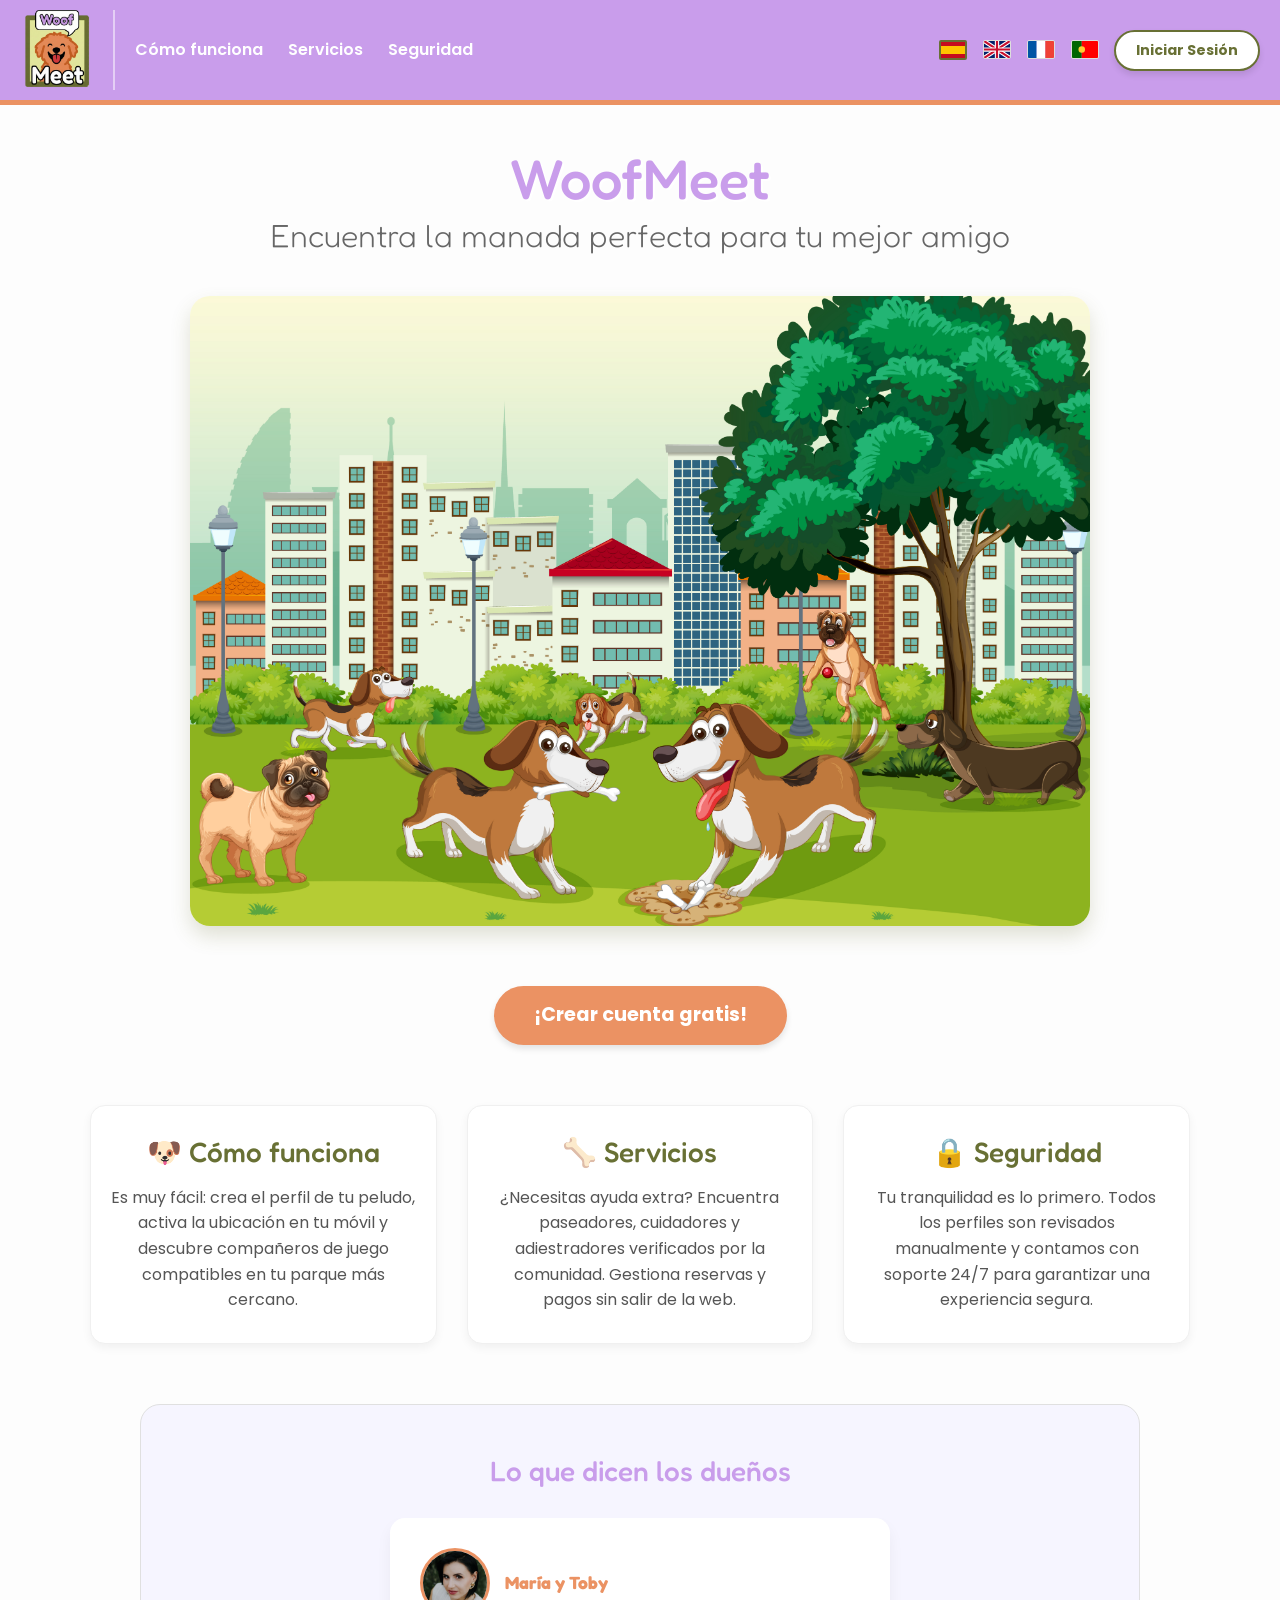
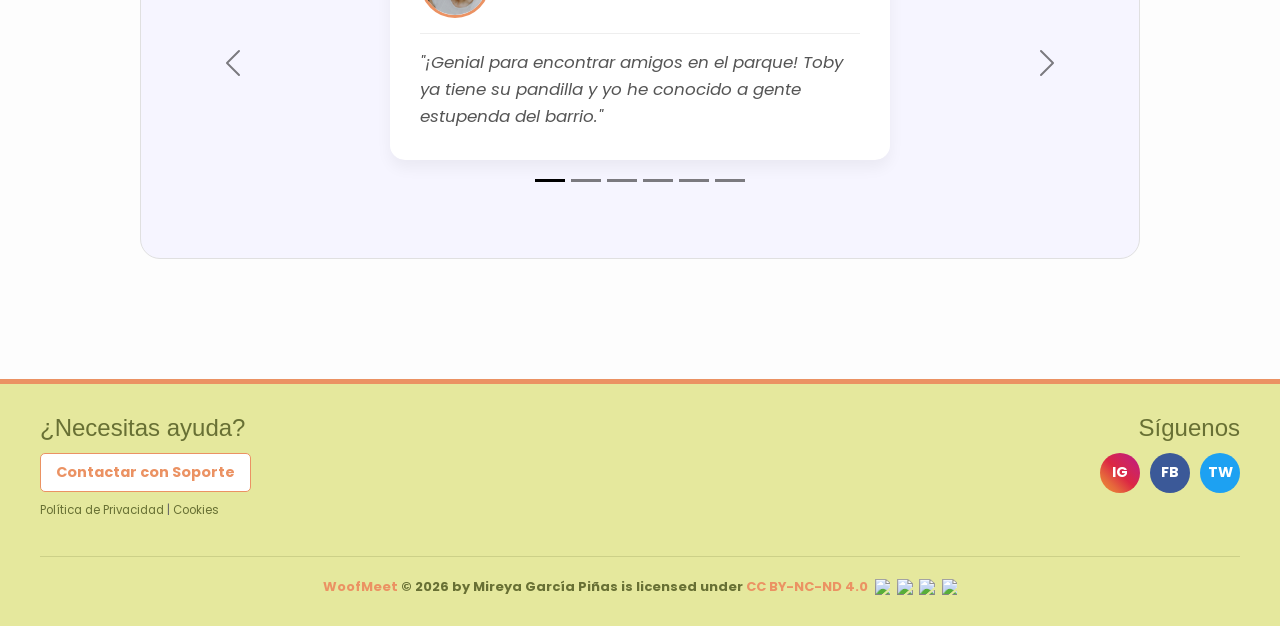
==== commit b3c3eaa3: "finalizado el diseño para la entrega" ====
--- a/index.html
+++ b/index.html
@@ -8,145 +8,260 @@
     <meta name="description" content="WoofMeet - Red social para perros y dueños">
     <title>WoofMeet - Inicio</title>
 
-    <!-- Enlace a CSS externo -->
-    <link rel="stylesheet" href="estilos.css">
-
-    <!-- Fuentes de Google -->
+    <!-- Favicon del sitio -->
+    <link rel="icon" type="image/svg+xml" href="img/favicon.svg">
+
+    <!-- Tipografías externas de la identidad visual -->
     <link rel="preconnect" href="https://fonts.googleapis.com">
     <link rel="preconnect" href="https://fonts.gstatic.com" crossorigin>
-    <link href="https://fonts.googleapis.com/css2?family=Fredoka+One&family=Poppins:wght@300;400;600&display=swap" rel="stylesheet">
+    <link href="https://fonts.googleapis.com/css2?family=Fredoka+One&family=Poppins:wght@300;400;600&display=swap"
+        rel="stylesheet">
+
+    <!-- Estilos de Bootstrap para componentes base -->
+    <link href="https://cdn.jsdelivr.net/npm/bootstrap@5.3.2/dist/css/bootstrap.min.css" rel="stylesheet">
+
+    <!-- Hoja de estilos principal del proyecto -->
+    <link rel="stylesheet" href="estilos.css">
+    <!-- Se carga al final para respetar la prioridad de los estilos -->
 </head>
 
 <body>
 
-    <!-- ENCABEZADO -->
+    <!-- Cabecera principal -->
     <header class="cabecera-principal">
-    <div class="contenedor-logo">
-        <a href="index.html" aria-label="Volver a la página de inicio de WoofMeet">
-            <img src="img/logo.png" alt="Logotipo de WoofMeet">
-        </a>
-    </div>
-
-    <input type="checkbox" id="menu-toggle" class="checkbox-oculto" aria-label="Abrir o cerrar menú de navegación móvil">
-    <label for="menu-toggle" class="icono-hamburguesa" aria-hidden="true">
-        <span></span>
-        <span></span>
-        <span></span>
-    </label>
-
-    <div class="contenedor-menu-derecha">
-        <nav class="menu-navegacion" aria-label="Navegación principal">
-            <ul role="menubar">
-                <li role="none"><a href="como-funciona.html" role="menuitem">Cómo funciona</a></li>
-                <li role="none"><a href="servicios.html" role="menuitem">Servicios</a></li>
-                <li role="none"><a href="seguridad.html" role="menuitem">Seguridad</a></li>
-            </ul>
-        </nav>
-
-        <div class="zona-derecha">
-            <div class="contenedor-idiomas" role="group" aria-label="Selector de idiomas">
-                <a href="#" class="enlace-idioma activo" aria-label="Idioma actual: Español" title="Español">
-                    <img src="./img/banderas/es.svg" alt="Bandera de España" class="icono-bandera">
-                </a>
-                <a href="#" class="enlace-idioma" aria-label="Cambiar idioma a Inglés" title="Inglés">
-                    <img src="./img/banderas/en.svg" alt="Bandera de Reino Unido" class="icono-bandera">
-                </a>
-                <a href="#" class="enlace-idioma" aria-label="Cambiar idioma a Francés" title="Francés">
-                    <img src="./img/banderas/fr.svg" alt="Bandera de Francia" class="icono-bandera">
-                </a>
-                <a href="#" class="enlace-idioma" aria-label="Cambiar idioma a Portugués" title="Portugués">
-                    <img src="./img/banderas/pt.svg" alt="Bandera de Portugal" class="icono-bandera">
-                </a>
-            </div>
-            <a href="login.html" class="btn-header-verde" aria-label="Acceder al formulario de inicio de sesión">Iniciar Sesión</a>
-        </div>
-    </div>
-</header>
-
-    <!-- CONTENIDO PRINCIPAL -->
+        <div class="contenedor-logo">
+            <a href="index.html" aria-label="Volver a la página de inicio de WoofMeet">
+                <img src="img/logo.png" alt="Logotipo de WoofMeet">
+            </a>
+        </div>
+
+        <input type="checkbox" id="menu-toggle" class="checkbox-oculto"
+            aria-label="Abrir o cerrar menú de navegación móvil">
+        <label for="menu-toggle" class="icono-hamburguesa" aria-hidden="true">
+            <span></span>
+            <span></span>
+            <span></span>
+        </label>
+
+        <div class="contenedor-menu-derecha">
+            <nav class="menu-navegacion" aria-label="Navegación principal">
+                <ul role="menubar">
+                    <li role="none"><a href="como-funciona.html" role="menuitem">Cómo funciona</a></li>
+                    <li role="none"><a href="servicios.html" role="menuitem">Servicios</a></li>
+                    <li role="none"><a href="seguridad.html" role="menuitem">Seguridad</a></li>
+                </ul>
+            </nav>
+
+            <div class="zona-derecha">
+                <div class="contenedor-idiomas" role="group" aria-label="Selector de idiomas">
+                    <a href="#" class="enlace-idioma activo" aria-label="Idioma actual: Español" title="Español">
+                        <img src="./img/banderas/es.svg" alt="Bandera de España" class="icono-bandera">
+                    </a>
+                    <a href="#" class="enlace-idioma" aria-label="Cambiar idioma a Inglés" title="Inglés">
+                        <img src="./img/banderas/en.svg" alt="Bandera de Reino Unido" class="icono-bandera">
+                    </a>
+                    <a href="#" class="enlace-idioma" aria-label="Cambiar idioma a Francés" title="Francés">
+                        <img src="./img/banderas/fr.svg" alt="Bandera de Francia" class="icono-bandera">
+                    </a>
+                    <a href="#" class="enlace-idioma" aria-label="Cambiar idioma a Portugués" title="Portugués">
+                        <img src="./img/banderas/pt.svg" alt="Bandera de Portugal" class="icono-bandera">
+                    </a>
+                </div>
+                <a href="login.html" class="btn-header-verde"
+                    aria-label="Acceder al formulario de inicio de sesión">Iniciar Sesión</a>
+            </div>
+        </div>
+    </header>
+
+    <!-- Contenido principal -->
     <main id="contenido-principal" aria-label="Contenido principal de WoofMeet">
 
-    <section class="hero" aria-label="Sección de bienvenida">
-        <h1>WoofMeet</h1>
-        <h2>Encuentra la manada perfecta para tu mejor amigo</h2>
-
-        <div class="imagen-central">
-            <img src="img/imagen_portada.jpg" alt="Varios perros jugando felices en un parque soleado">
-        </div>
-
-        <a href="registro.html" class="btn-grande" aria-label="Ir al formulario de registro para crear una cuenta gratuita">¡Crear cuenta gratis!</a>
-    </section>
-
-    <section class="info-seccion" aria-label="Características y servicios principales">
-
-        <div class="columna">
-            <h3>🐶 Cómo funciona</h3>
-            <p>Es muy fácil: crea el perfil de tu peludo, activa la ubicación en tu móvil y descubre compañeros de juego compatibles en tu parque más cercano.</p>
-        </div>
-
-        <div class="columna">
-            <h3>🦴 Servicios</h3>
-            <p>¿Necesitas ayuda extra? Encuentra paseadores, cuidadores y adiestradores verificados por la comunidad. Gestiona reservas y pagos sin salir de la web.</p>
-        </div>
-
-        <div class="columna">
-            <h3>🔒 Seguridad</h3>
-            <p>Tu tranquilidad es lo primero. Todos los perfiles son revisados manualmente y contamos con soporte 24/7 para garantizar una experiencia segura.</p>
-        </div>
-
-    </section>
-
-    <section class="opiniones" aria-labelledby="titulo-opiniones">
-        <h3 id="titulo-opiniones">Lo que dicen los dueños</h3>
-        <div class="contenedor-opiniones">
-            
-            <article class="opinion" aria-label="Opinión de cliente">
-                <p>"¡Genial para encontrar amigos en el parque! Toby ya tiene su pandilla."</p>
-                <span>- María y Toby</span>
-            </article>
-
-            <article class="opinion" aria-label="Opinión de cliente">
-                <p>"El servicio de cuidadores me salvó las vacaciones. Muy recomendable."</p>
-                <span>- Carlos y Luna</span>
-            </article>
-
-        </div>
-    </section>
-
-</main>
-
-    <!-- PIE DE PÁGINA -->
+        <!-- Bloque de presentación: resume la propuesta de valor y dirige al registro -->
+        <section class="hero" aria-label="Sección de bienvenida">
+            <h1>WoofMeet</h1>
+            <h2>Encuentra la manada perfecta para tu mejor amigo</h2>
+
+            <div class="imagen-central">
+                <img src="img/imagen_portada.jpg" alt="Varios perros jugando felices en un parque soleado">
+            </div>
+
+            <a href="registro.html" class="btn-grande"
+                aria-label="Ir al formulario de registro para crear una cuenta gratuita">¡Crear cuenta gratis!</a>
+        </section>
+
+        <!-- Tres columnas que explican, de forma rápida, las funciones más importantes -->
+        <section class="info-seccion" aria-label="Características y servicios principales">
+
+            <div class="columna">
+                <h3>🐶 Cómo funciona</h3>
+                <p>Es muy fácil: crea el perfil de tu peludo, activa la ubicación en tu móvil y descubre compañeros de
+                    juego compatibles en tu parque más cercano.</p>
+            </div>
+
+            <div class="columna">
+                <h3>🦴 Servicios</h3>
+                <p>¿Necesitas ayuda extra? Encuentra paseadores, cuidadores y adiestradores verificados por la
+                    comunidad. Gestiona reservas y pagos sin salir de la web.</p>
+            </div>
+
+            <div class="columna">
+                <h3>🔒 Seguridad</h3>
+                <p>Tu tranquilidad es lo primero. Todos los perfiles son revisados manualmente y contamos con soporte
+                    24/7 para garantizar una experiencia segura.</p>
+            </div>
+
+        </section>
+
+        <!-- Prueba social basada en opiniones de usuarios para reforzar la confianza -->
+        <section class="opiniones" aria-labelledby="titulo-opiniones">
+            <h3 id="titulo-opiniones" style="text-align: center;">Lo que dicen los dueños</h3>
+
+            <!-- Carrusel de Bootstrap con testimonios de clientes reales -->
+            <div id="carruselWoofMeet" class="carousel carousel-dark slide mt-4" data-bs-ride="carousel">
+
+                <div class="carousel-inner pb-5">
+                    <div class="carousel-item active">
+                        <article class="opinion mx-auto" aria-label="Opinión de cliente">
+                            <div class="cabecera-perfil">
+                                <img src="./img/perfiles/perfil_2.jpg" alt="Foto de perfil de María"
+                                    class="foto-perfil">
+                                <span class="nombre-opinion">María y Toby</span>
+                            </div>
+                            <p>"¡Genial para encontrar amigos en el parque! Toby ya tiene su pandilla y yo he conocido a
+                                gente estupenda del barrio."</p>
+                        </article>
+                    </div>
+
+                    <div class="carousel-item">
+                        <article class="opinion mx-auto" aria-label="Opinión de cliente">
+                            <div class="cabecera-perfil">
+                                <img src="./img/perfiles/perfil_1.jpg" alt="Foto de perfil de Carlos"
+                                    class="foto-perfil">
+                                <span class="nombre-opinion">Carlos y Luna</span>
+                            </div>
+                            <p>"El servicio de cuidadores me salvó las vacaciones. Dejé a Luna con total tranquilidad
+                                gracias a los perfiles verificados."</p>
+                        </article>
+                    </div>
+
+                    <div class="carousel-item">
+                        <article class="opinion mx-auto" aria-label="Opinión de cliente">
+                            <div class="cabecera-perfil">
+                                <img src="./img/perfiles/perfil_4.jpg" alt="Foto de perfil de Laura"
+                                    class="foto-perfil">
+                                <span class="nombre-opinion">Laura y Max</span>
+                            </div>
+                            <p>"La aplicación es súper fácil de usar. Nos encanta la función del mapa para ver qué
+                                perritos hay cerca. ¡Un 10!"</p>
+                        </article>
+                    </div>
+                    <div class="carousel-item">
+                        <article class="opinion mx-auto" aria-label="Opinión de cliente">
+                            <div class="cabecera-perfil">
+                                <img src="./img/perfiles/perfil_7.jpg" alt="Foto de perfil de Javier"
+                                    class="foto-perfil">
+                                <span class="nombre-opinion">Javier y Thor</span>
+                            </div>
+                            <p>"Con mi nuevo horario no podía darle a Thor los paseos largos que necesita. Encontré a un
+                                vecino paseador genial en mi misma calle. ¡Nos ha salvado!"</p>
+                        </article>
+                    </div>
+
+                    <div class="carousel-item">
+                        <article class="opinion mx-auto" aria-label="Opinión de cliente">
+                            <div class="cabecera-perfil">
+                                <img src="./img/perfiles/perfil_6.jpg" alt="Foto de perfil de Elena"
+                                    class="foto-perfil">
+                                <span class="nombre-opinion">Elena y Kira</span>
+                            </div>
+                            <p>"Kira era muy miedosa con perros grandes. Al poder filtrar por tamaño en la app, hemos
+                                encontrado compañeros perfectos para ella. Ha ganado muchísima confianza."</p>
+                        </article>
+                    </div>
+
+                    <div class="carousel-item">
+                        <article class="opinion mx-auto" aria-label="Opinión de cliente">
+                            <div class="cabecera-perfil">
+                                <img src="./img/perfiles/perfil_3.jpg" alt="Foto de perfil de Pablo"
+                                    class="foto-perfil">
+                                <span class="nombre-opinion">Pablo y Bruno</span>
+                            </div>
+                            <p>"Lo que más me gusta es la tranquilidad que da la plataforma. Saber que los cuidadores
+                                están verificados no tiene precio cuando se trata de tu mejor amigo."</p>
+                        </article>
+                    </div>
+
+                </div>
+
+                <!-- Controles de navegación para avanzar o retroceder entre opiniones -->
+                <button class="carousel-control-prev" type="button" data-bs-target="#carruselWoofMeet"
+                    data-bs-slide="prev">
+                    <span class="carousel-control-prev-icon" aria-hidden="true"></span>
+                    <span class="visually-hidden">Anterior</span>
+                </button>
+                <button class="carousel-control-next" type="button" data-bs-target="#carruselWoofMeet"
+                    data-bs-slide="next">
+                    <span class="carousel-control-next-icon" aria-hidden="true"></span>
+                    <span class="visually-hidden">Siguiente</span>
+                </button>
+
+                <!-- Indicadores visuales que permiten saltar directamente a una opinión concreta -->
+                <div class="carousel-indicators">
+                    <button type="button" data-bs-target="#carruselWoofMeet" data-bs-slide-to="0" class="active"
+                        aria-current="true" aria-label="Slide 1"></button>
+                    <button type="button" data-bs-target="#carruselWoofMeet" data-bs-slide-to="1"
+                        aria-label="Slide 2"></button>
+                    <button type="button" data-bs-target="#carruselWoofMeet" data-bs-slide-to="2"
+                        aria-label="Slide 3"></button>
+                    <button type="button" data-bs-target="#carruselWoofMeet" data-bs-slide-to="3"
+                        aria-label="Slide 4"></button>
+                    <button type="button" data-bs-target="#carruselWoofMeet" data-bs-slide-to="4"
+                        aria-label="Slide 5"></button>
+                    <button type="button" data-bs-target="#carruselWoofMeet" data-bs-slide-to="5"
+                        aria-label="Slide 6"></button>
+                </div>
+
+            </div>
+        </section>
+
+    </main>
+
+    <!-- Pie de página con ayuda, enlaces legales y acceso a redes sociales -->
     <footer class="footer-principal" aria-label="Pie de página">
-    <div class="footer-contenido">
-        <div class="footer-left">
-            <h4>¿Necesitas ayuda?</h4>
-            <a href="contacto.html" class="enlace-contacto" aria-label="Contactar con el equipo de soporte">Contactar con Soporte</a>
-            <p class="legales">
-                <a href="privacidad.html" aria-label="Leer Política de Privacidad">Política de Privacidad</a> | 
-                <a href="cookies.html" aria-label="Leer Política de Cookies">Cookies</a>
-            </p>
-        </div>
-
-        <div class="footer-right">
-            <h4>Síguenos</h4>
-            <div class="social-icons" aria-label="Redes sociales de WoofMeet">
-                <a href="#" class="social-btn instagram" aria-label="Visitar nuestro perfil de Instagram">IG</a>
-                <a href="#" class="social-btn facebook" aria-label="Visitar nuestra página de Facebook">FB</a>
-                <a href="#" class="social-btn twitter" aria-label="Visitar nuestro perfil de Twitter">TW</a>
-            </div>
-        </div>
-    </div>
-    
-    <div class="copyright">
-        <a href="https://woofmeet.wuaze.com/" target="_blank" rel="noopener noreferrer">WoofMeet</a> © 2026 by Mireya García Piñas is licensed under
-        <a href="https://creativecommons.org/licenses/by-nc-nd/4.0/" target="_blank" rel="noopener noreferrer">CC BY-NC-ND 4.0</a>
-        <img src="https://mirrors.creativecommons.org/presskit/icons/cc.svg" alt="Creative Commons" class="icono-cc">
-        <img src="https://mirrors.creativecommons.org/presskit/icons/by.svg" alt="Atribución" class="icono-cc">
-        <img src="https://mirrors.creativecommons.org/presskit/icons/nc.svg" alt="No Comercial" class="icono-cc">
-        <img src="https://mirrors.creativecommons.org/presskit/icons/nd.svg" alt="Sin Derivadas" class="icono-cc">
-    </div>
-</footer>
-
+        <div class="footer-contenido">
+            <div class="footer-left">
+                <h4>¿Necesitas ayuda?</h4>
+                <a href="contacto.html" class="enlace-contacto"
+                    aria-label="Contactar con el equipo de soporte">Contactar con Soporte</a>
+                <p class="legales">
+                    <a href="#" aria-label="Leer Política de Privacidad">Política de Privacidad</a> |
+                    <a href="#" aria-label="Leer Política de Cookies">Cookies</a>
+                </p>
+            </div>
+
+            <div class="footer-right">
+                <h4>Síguenos</h4>
+                <div class="social-icons" aria-label="Redes sociales de WoofMeet">
+                    <a href="#" class="social-btn instagram" aria-label="Visitar nuestro perfil de Instagram">IG</a>
+                    <a href="#" class="social-btn facebook" aria-label="Visitar nuestra página de Facebook">FB</a>
+                    <a href="#" class="social-btn twitter" aria-label="Visitar nuestro perfil de Twitter">TW</a>
+                </div>
+            </div>
+        </div>
+
+        <div class="copyright">
+            <a href="https://woofmeet.wuaze.com/" target="_blank" rel="noopener noreferrer">WoofMeet</a> © 2026 by
+            Mireya García Piñas is licensed under
+            <a href="https://creativecommons.org/licenses/by-nc-nd/4.0/" target="_blank" rel="noopener noreferrer">CC
+                BY-NC-ND 4.0</a>
+            <img src="https://mirrors.creativecommons.org/presskit/icons/cc.svg" alt="Creative Commons"
+                class="icono-cc">
+            <img src="https://mirrors.creativecommons.org/presskit/icons/by.svg" alt="Atribución" class="icono-cc">
+            <img src="https://mirrors.creativecommons.org/presskit/icons/nc.svg" alt="No Comercial" class="icono-cc">
+            <img src="https://mirrors.creativecommons.org/presskit/icons/nd.svg" alt="Sin Derivadas" class="icono-cc">
+        </div>
+    </footer>
+    <script src="https://cdn.jsdelivr.net/npm/bootstrap@5.3.2/dist/js/bootstrap.bundle.min.js"></script>
 </body>
 
 </html>
--- a/estilos.css
+++ b/estilos.css
@@ -1,13 +1,14 @@
 /* =========================================
    1. ESTILOS GENERALES Y RESET
    ========================================= */
-/* Esto es VITAL para que los paddings no rompan el responsive */
+/* Evita que el padding altere el cálculo de los anchos. */
 *,
 *::before,
 *::after {
     box-sizing: border-box;
 }
 
+/* Base tipográfica y colores generales de toda la página. */
 body {
     margin: 0;
     padding: 0;
@@ -16,6 +17,7 @@
     color: #333;
 }
 
+/* Jerarquía tipográfica principal para titulares de contenido. */
 h1,
 h2,
 h3 {
@@ -36,13 +38,13 @@
     flex-wrap: nowrap;
 }
 
-/* Ocultar elementos de móvil en la vista de PC */
+/* Oculta los controles móviles en pantallas de escritorio. */
 .checkbox-oculto,
 .icono-hamburguesa {
     display: none;
 }
 
-/* Espacio entre el logo y el menú */
+/* Separación visual entre el logotipo y la navegación. */
 .contenedor-logo {
     display: flex;
     align-items: center;
@@ -57,6 +59,7 @@
     object-fit: contain;
 }
 
+/* Bloque que agrupa navegación, idioma y acceso de usuario. */
 .contenedor-menu-derecha {
     display: flex;
     justify-content: space-between;
@@ -64,6 +67,7 @@
     flex-grow: 1;
 }
 
+/* Lista principal de navegación del sitio. */
 .menu-navegacion ul {
     margin: 0;
     padding: 0;
@@ -72,19 +76,36 @@
     gap: 25px;
 }
 
+/* Enlaces del menú superior, pensados para la navegación global. */
 .menu-navegacion a {
     text-decoration: none;
     font-size: 16px;
     font-weight: 600;
     color: #fff;
-    transition: all 0.3s;
+    position: relative;
+    transition: color 0.3s;
+}
+
+.menu-navegacion a::after {
+    content: '';
+    position: absolute;
+    width: 0;
+    height: 3px;
+    bottom: -5px;
+    left: 0;
+    background-color: #687034;
+    transition: width 0.3s ease;
 }
 
 .menu-navegacion a:hover {
     color: #687034;
-    text-decoration: underline;
-}
-
+}
+
+.menu-navegacion a:hover::after {
+    width: 100%;
+}
+
+/* Estado visual del enlace activo en la navegación superior. */
 .menu-navegacion a.activo {
     color: #EB9263;
     background-color: #ffffff;
@@ -93,6 +114,7 @@
     box-shadow: 0 2px 4px rgba(0, 0, 0, 0.1);
 }
 
+/* Área derecha con selector de idioma y botón de acceso. */
 .zona-derecha {
     display: flex;
     flex-direction: row;
@@ -100,11 +122,13 @@
     gap: 15px;
 }
 
+/* Agrupación visual de las banderas de idioma. */
 .contenedor-idiomas {
     display: flex;
     gap: 8px;
 }
 
+/* Enlace individual que representa cada idioma disponible. */
 .enlace-idioma {
     display: inline-block;
     margin-left: 8px;
@@ -112,6 +136,7 @@
     text-decoration: none;
 }
 
+/* Tamaño y presentación de cada bandera del selector de idioma. */
 .icono-bandera {
     width: 28px;
     height: auto;
@@ -130,43 +155,25 @@
     border: 2px solid #687034;
 }
 
-.boton-acceso {
-    display: inline-block;
-    background-color: #ffffff;
-    color: #C99DEB;
-    border: 2px solid #ffffff;
-    padding: 8px 20px;
-    font-size: 14px;
-    font-weight: bold;
-    text-decoration: none;
-    border-radius: 50px;
-    cursor: pointer;
-    box-shadow: 0 4px 6px rgba(0, 0, 0, 0.1);
-    transition: all 0.3s;
-}
-
-.boton-acceso:hover {
-    background-color: #EB9263;
-    border-color: #EB9263;
-    color: white;
-}
-
 /* =========================================
    3. ESTILOS DE BOTONES (UNIFICADOS)
    ========================================= */
 .btn-login-header,
 .btn-header-verde,
 .btn-grande {
+    /* Base común de los botones principales del sitio. */
     display: inline-block;
     font-weight: bold;
     text-decoration: none;
     border-radius: 50px;
-    cursor: pointer;
+    /* Cursor personalizado con una huella del estilo de la web. */
+    cursor: url('img/huella.png'), pointer;
     box-shadow: 0 4px 6px rgba(0, 0, 0, 0.1);
     transition: all 0.3s;
     text-align: center;
 }
 
+/* Botón de acceso utilizado en cabeceras o formularios compactos. */
 .btn-login-header {
     background-color: #ffffff;
     color: #C99DEB;
@@ -181,6 +188,7 @@
     color: white;
 }
 
+/* Botón de navegación con contraste verde sobre fondo claro. */
 .btn-header-verde {
     background-color: #ffffff;
     color: #687034;
@@ -194,6 +202,7 @@
     color: white;
 }
 
+/* Botón de llamada a la acción principal en las páginas. */
 .btn-grande {
     background-color: #EB9263;
     color: white;
@@ -208,30 +217,16 @@
     transform: scale(1.05);
 }
 
-.login-form button {
-    background-color: #eb9263;
-    color: white;
-    border: none;
-    padding: 6px 12px;
-    border-radius: 4px;
-    cursor: pointer;
-    font-weight: bold;
-    margin-left: 5px;
-    transition: background-color 0.3s;
-}
-
-.login-form button:hover {
-    background-color: #687034;
-}
-
 /* =========================================
    4. ESTILOS DE CONTENIDO Y PÁGINAS (MAIN)
    ========================================= */
+/* Contenedor general del contenido principal de cada página. */
 main {
     padding: 40px 20px;
     text-align: center;
 }
 
+/* Titular principal del bloque hero de la portada. */
 .hero h1 {
     color: #C99DEB;
     font-size: 3.5em;
@@ -247,6 +242,7 @@
 }
 
 
+/* Bloque que centra la imagen principal de la portada. */
 .imagen-central {
     margin: 40px auto;
     width: 90%;
@@ -254,6 +250,7 @@
     height: auto;
 }
 
+/* Imagen destacada de la página de inicio. */
 .imagen-central img {
     width: 100%;
     height: auto;
@@ -261,6 +258,7 @@
     box-shadow: 0 10px 20px rgba(104, 112, 52, 0.2);
 }
 
+/* Rejilla que organiza las tarjetas informativas de la web. */
 .info-seccion {
     margin: 60px auto;
     max-width: 1100px;
@@ -276,17 +274,18 @@
     line-height: 1;
 }
 
+/* Llamada a la acción situada al final de varias páginas. */
 .cta-final-limpio {
     text-align: center;
     margin: 40px 0 80px 0;
 }
 
+/* Tarjeta base usada para resumir servicios, pasos o ventajas. */
 .columna {
     background-color: #fff;
     padding: 30px 20px;
     border-radius: 15px;
     box-shadow: 0 4px 10px rgba(0, 0, 0, 0.05);
-    /* Le damos estilo de tarjeta */
     border: 1px solid #f0f0f0;
     text-align: center;
 }
@@ -296,13 +295,14 @@
     margin-bottom: 15px;
 }
 
+/* Texto descriptivo de cada tarjeta o bloque informativo. */
 .columna p {
     color: #555;
     line-height: 1.6;
     margin: 0;
 }
 
-/* Estilo para los números gigantes de los pasos */
+/* Formato del indicador numérico de los pasos. */
 .numero-paso {
     display: block;
     font-family: 'Fredoka One', cursive;
@@ -312,23 +312,13 @@
     line-height: 1;
 }
 
-.destacado-final {
-    text-align: center;
-    margin-top: 40px;
-    margin-bottom: 40px;
-}
-
-.destacado-final .btn-grande {
-    display: inline-block;
-    margin-top: 25px;
-}
-
+/* Carrusel de opiniones. */
 .opiniones {
     background-color: #f6f5ff;
-    padding: 40px;
+    padding: 50px 20px;
     border-radius: 20px;
-    margin: 0 auto;
-    width: 80%;
+    margin: 40px auto;
+    width: 90%;
     max-width: 1000px;
     border: 1px solid #e0e0e0;
 }
@@ -339,59 +329,68 @@
     margin-bottom: 30px;
 }
 
-.contenedor-opiniones {
-    display: flex;
-    justify-content: center;
-    gap: 30px;
-    flex-wrap: wrap;
-}
-
+/* Tarjeta que contiene una opinión individual del carrusel. */
 .opinion {
-    flex: 1;
-    min-width: 250px;
-    max-width: 350px;
     background-color: white;
-    padding: 25px;
-    border-radius: 10px;
-    box-shadow: 0 4px 8px rgba(0, 0, 0, 0.05);
+    padding: 30px;
+    border-radius: 15px;
+    box-shadow: 0 8px 15px rgba(0, 0, 0, 0.05);
     text-align: left;
-    display: flex;
-    flex-direction: column;
-    justify-content: space-between;
-}
-
-.opinion p {
-    margin-top: 0;
-    font-style: italic;
-    color: #444;
-    line-height: 1.5;
-}
-
-.opinion span {
-    display: block;
-    margin-top: 15px;
+    max-width: 500px;
+    margin: 0 auto;
+}
+
+/* Alineación del avatar y el nombre en la cabecera de la reseña. */
+.cabecera-perfil {
+    display: flex;
+    align-items: center;
+    gap: 15px;
+    margin-bottom: 15px;
+    border-bottom: 1px solid #eee;
+    padding-bottom: 15px;
+}
+
+/* Fotografía de perfil mostrada dentro de cada reseña. */
+.foto-perfil {
+    width: 70px;
+    height: 70px;
+    border-radius: 50%;
+    object-fit: cover;
+    border: 3px solid #EB9263;
+}
+
+.nombre-opinion {
     color: #EB9263;
     font-weight: bold;
-    font-size: 0.9em;
-    text-align: right;
+    font-size: 1.1em;
+    font-family: 'Fredoka One', cursive;
+}
+
+/* Texto final del testimonio en formato de cita visual. */
+.opinion p {
+    margin: 0;
+    font-style: italic;
+    color: #555;
+    line-height: 1.6;
+    font-size: 1.05rem;
 }
 
 .caja-destacada {
     background-color: #f6f5ff;
-    /* Lila muy clarito de fondo */
+    /* Fondo lila suave para destacar la sección. */
     border: 2px dashed #C99DEB;
-    /* Borde morado para dar contraste */
+    /* Borde discontinuo para reforzar el bloque destacado. */
     border-radius: 25px;
     padding: 50px 30px;
     margin: 80px auto 40px auto;
     max-width: 900px;
     box-shadow: 0 10px 20px rgba(201, 157, 235, 0.15);
-    /* Sombra morada sutil */
+    /* Sombra suave para separar visualmente la tarjeta. */
 }
 
 .caja-destacada .encabezado-seccion {
     margin-bottom: 20px;
-    /* Reducimos el margen interno del título */
+    /* Ajuste del espaciado del encabezado interno. */
 }
 
 .texto-informativo {
@@ -402,6 +401,7 @@
     font-size: 1.05rem;
 }
 
+/* Bloque lila que agrupa contenidos destacados y de explicación técnica. */
 .contenedor-fondo-lila {
     background-color: #f6f5ff;
     border-radius: 30px;
@@ -411,52 +411,51 @@
     border: 2px dashed #C99DEB;
 }
 
-/* Quitamos el margen extra del grid cuando está dentro del fondo lila */
+/* Elimina el margen extra del grid dentro del bloque lila. */
 .contenedor-fondo-lila .info-seccion {
     margin-top: 10px;
     margin-bottom: 10px;
 }
 
-/* --- 1. TÍTULOS PRINCIPALES DE PÁGINA (H1) --- */
-/* Afecta a los H1 de todas las páginas (Index, Contacto, Registro) */
+/* Encabezados principales de página (H1). */
+/* Afecta a los H1 de inicio, contacto y registro. */
 .page-header h1,
 .form-card h1,
 .encabezado-seccion h1 {
     color: #EB9263;
     font-size: 2.8em;
-    /* Tamaño dominante */
+    /* Tamaño principal para mantener la jerarquía visual. */
     font-family: 'Fredoka One', cursive;
     margin-bottom: 10px;
 }
 
-/* --- 2. TÍTULOS DE SECCIÓN (H2) --- */
-/* Esta es la clase que quieres usar en todas las páginas */
+/* Encabezados de sección (H2). */
+/* Clase reutilizable para los títulos de sección de todo el sitio. */
 .encabezado-seccion {
     text-align: center;
     margin-bottom: 35px;
     grid-column: 1 / -1;
-    /* Para que ocupe todo el ancho en Grid */
+    /* Ocupa todo el ancho disponible dentro de la rejilla. */
 }
 
 .encabezado-seccion h2 {
     color: #EB9263;
     font-size: 2.1em;
-    /* NOTA: Es más pequeño que el H1 (2.8em) */
+    /* Tamaño inferior al H1 para mantener la jerarquía. */
     font-family: 'Fredoka One', cursive;
     margin-bottom: 12px;
 }
 
 .encabezado-seccion p {
     color: #687034;
-    /* Tu verde corporativo para el subtítulo */
+    /* Verde corporativo para el texto descriptivo. */
     font-size: 1.1rem;
     max-width: 800px;
     margin: 0 auto;
 }
 
-/* =========================================
-   ARREGLO DEL VIDEO Y TRANSCRIPCIÓN
-   ========================================= */
+/* Sección del vídeo y su transcripción. */
+/* Bloque que reúne el vídeo explicativo y su texto asociado. */
 .contenedor-tutorial {
     max-width: 1000px;
     margin: 60px auto;
@@ -486,6 +485,7 @@
     object-fit: cover;
 }
 
+/* Caja que contiene la explicación escrita del contenido audiovisual. */
 .transcripcion-box {
     margin-top: 30px;
     padding: 30px;
@@ -519,6 +519,7 @@
 /* =========================================
    5. FOOTER (FLEXBOX)
    ========================================= */
+/* Pie de página de la web, con ayuda, enlaces legales y redes sociales. */
 .footer-principal {
     background-color: #e5e89d;
     padding: 30px 40px;
@@ -535,16 +536,18 @@
     margin-bottom: 20px;
 }
 
+/* Títulos secundarios utilizados dentro del pie de página. */
 .footer-principal h4 {
     margin: 0 0 10px 0;
     color: #687034;
 }
 
+/* Columna izquierda del footer, centrada en ayuda y enlaces legales. */
 .footer-left {
     text-align: left;
 }
 
-/* Tarjeta contenedora exclusiva para el Login */
+/* Tarjeta principal del formulario de acceso. */
 .form-card {
     background: #fff;
     padding: 40px;
@@ -555,7 +558,7 @@
     border: 1px solid #eee;
 }
 
-/* Uso de Flexbox para estructurar todos los formularios de la web */
+/* Estructura flexible común para los formularios de la web. */
 .formulario-contacto {
     max-width: 600px;
     margin: 0 auto;
@@ -563,21 +566,23 @@
     display: flex;
     flex-direction: column;
     gap: 20px;
-    /* Crea un espacio entre campos */
-}
-
-/* Flexbox interno para que la etiqueta y el input se alineen */
+    /* Separación vertical entre campos. */
+}
+
+/* Contenedor flexible para alinear etiqueta y campo. */
 .campo-form {
     display: flex;
     flex-direction: column;
     gap: 8px;
 }
 
+/* Etiquetas descriptivas de cada campo del formulario. */
 .campo-form label {
     font-weight: bold;
     color: #687034;
 }
 
+/* Entradas de texto y áreas de texto reutilizadas en toda la web. */
 .campo-form input,
 .campo-form textarea {
     width: 100%;
@@ -595,12 +600,14 @@
     background-color: #fffdf9;
 }
 
+/* Botón de envío en formularios con ancho completo. */
 .btn-formulario {
     width: 100%;
     border-radius: 8px;
     margin-top: 10px;
 }
 
+/* Enlace de apoyo para derivar al registro o al acceso. */
 .enlace-registro {
     margin-top: 25px;
     font-size: 0.95em;
@@ -618,6 +625,7 @@
     text-decoration: underline;
 }
 
+/* Botón secundario utilizado para redirigir al formulario de contacto. */
 .enlace-contacto {
     display: inline-block;
     background-color: #fff;
@@ -635,6 +643,7 @@
     color: white;
 }
 
+/* Texto legal y de privacidad situado en el área inferior del footer. */
 .legales {
     font-size: 0.8em;
     color: #666;
@@ -655,12 +664,14 @@
     text-align: right;
 }
 
+/* Grupo de iconos para enlazar a redes sociales. */
 .social-icons {
     display: flex;
     gap: 10px;
     justify-content: flex-end;
 }
 
+/* Botón circular genérico para redes sociales. */
 .social-btn {
     display: flex;
     align-items: center;
@@ -679,6 +690,7 @@
     color: white;
 }
 
+/* Variantes cromáticas de cada red social. */
 .instagram {
     background: linear-gradient(45deg, #f09433, #e6683c, #dc2743, #cc2366, #bc1888);
 }
@@ -691,9 +703,7 @@
     background-color: #1da1f2;
 }
 
-/* =========================================
-   ARREGLO DE LOS ENLACES DEL COPYRIGHT
-   ========================================= */
+/* Enlaces de licencia y atribución del contenido. */
 .copyright {
     border-top: 1px solid rgba(104, 112, 52, 0.2);
     padding-top: 20px;
@@ -714,7 +724,7 @@
     text-decoration: underline;
 }
 
-/* Para que los iconos de CC se alineen bien con el texto */
+/* Alineación de los iconos de Creative Commons con el texto. */
 .icono-cc {
     max-width: 1.2em;
     max-height: 1.2em;
@@ -726,14 +736,15 @@
    6. RESPONSIVE (Tablet y Móvil)
    ========================================= */
 @media (min-width: 992px) {
+    /* Distribución de tres columnas en pantallas grandes. */
     .contenedor-fondo-lila .info-seccion {
         grid-template-columns: repeat(3, 1fr);
     }
 }
 
 @media (max-width: 991px) and (min-width: 768px) {
-
-    /* HEADER */
+    /* Ajustes de cabecera en tablet. */
+    /* El objetivo aquí es reducir densidad sin perder navegación. */
     .cabecera-principal {
         padding: 8px 10px;
     }
@@ -764,12 +775,13 @@
         font-size: 13px;
     }
 
+    /* Ajuste del bloque lila para que no quede demasiado compacto. */
     .contenedor-fondo-lila .info-seccion {
         margin-top: 10px;
         margin-bottom: 10px;
     }
 
-    /* PÁGINAS */
+    /* Ajustes del contenido principal en tablet. */
     .hero h1 {
         font-size: 3em;
     }
@@ -787,7 +799,7 @@
         padding: 30px 20px;
     }
 
-    /* FOOTER */
+    /* Ajustes del pie de página en tablet. */
     .footer-principal {
         padding: 20px 25px;
     }
@@ -796,7 +808,8 @@
 
 @media (max-width: 767px) {
 
-    /* HEADER - MENÚ HAMBURGUESA */
+    /* Cabecera y menú hamburguesa. */
+    /* En móvil la navegación pasa a un panel desplegable. */
     .cabecera-principal {
         padding: 10px 15px;
     }
@@ -847,18 +860,50 @@
         display: flex;
     }
 
+    /* Menú principal apilado para interacción táctil. */
+    .menu-navegacion {
+        width: 100%;
+    }
+
     .menu-navegacion ul {
         flex-direction: column;
         align-items: center;
         width: 100%;
         gap: 15px;
+        padding: 20px 0;
+    }
+
+    .menu-navegacion li {
+        width: 100%;
+        display: flex;
+        justify-content: center;
     }
 
     .menu-navegacion a {
         display: block;
-        padding: 10px;
-        width: 100%;
+        width: 85%;
+        padding: 15px;
+        background-color: #ffffff;
+        color: #EB9263;
         text-align: center;
+        font-weight: bold;
+        border-radius: 15px;
+        text-decoration: none;
+        box-shadow: 0 4px 10px rgba(0, 0, 0, 0.1);
+        transition: transform 0.1s ease, background-color 0.1s ease;
+    }
+
+    /* Efecto de pulsación inmediata en el estado activo. */
+    .menu-navegacion a:active {
+        background-color: #EB9263;
+        color: #ffffff !important;
+        transform: scale(0.95);
+        box-shadow: 0 2px 5px rgba(0, 0, 0, 0.2);
+    }
+
+    /* Se elimina el subrayado decorativo de escritorio. */
+    .menu-navegacion a::after {
+        display: none;
     }
 
     .zona-derecha {
@@ -883,7 +928,7 @@
         margin-top: 10px;
     }
 
-    /* PÁGINAS */
+    /* Ajustes del contenido principal en móvil. */
 
     .hero h1 {
         font-size: 2.2em;
@@ -899,9 +944,10 @@
         width: 100%;
     }
 
+    /* Las tarjetas pasan a una sola columna para facilitar el scroll. */
     .info-seccion {
         grid-template-columns: 1fr;
-        /* Una sola columna que ocupa todo el ancho */
+        /* Una sola columna que ocupa todo el ancho. */
         gap: 20px;
         margin: 40px auto;
         padding: 0 10px;
@@ -913,13 +959,13 @@
         border-radius: 15px;
     }
 
-    /* Flexbox en columna para apilar las opiniones */
-    /* --- RESPONSIVE ENCABEZADOS Y GRID --- */
+    /* Encabezados y rejilla adaptados a móvil. */
+    /* Se reescala la jerarquía tipográfica para pantallas pequeñas. */
     .encabezado-seccion {
         margin-bottom: 25px;
     }
 
-    /* H2 en móvil (el H1 es 2.2em) */
+    /* H2 en móvil con menor jerarquía que el H1. */
     .encabezado-seccion h2 {
         font-size: 1.7em;
     }
@@ -930,7 +976,7 @@
 
     .info-seccion {
         grid-template-columns: 1fr;
-        /* Una sola columna en iPhone */
+        /* Una sola columna en pantallas pequeñas. */
         padding: 0 15px;
     }
 
@@ -938,29 +984,25 @@
         font-size: 35px;
     }
 
-    .cta-final-limpio {
-        margin: 30px 15px 60px 15px;
-    }
-
     .opinion {
         width: 100%;
         max-width: 100%;
     }
 
+    /* Encabezados de mayor peso visual en formularios y portadas. */
     .page-header h1,
     .form-card h1,
     .hero h1 {
         font-size: 2.1em;
-        /* H1 en móvil */
+        /* H1 en móvil. */
     }
 
     .encabezado-seccion h2 {
         font-size: 1.7em;
-        /* H2 en móvil siempre menor al H1 */
-    }
-
-
-    /* FORMULARIOS */
+        /* H2 en móvil siempre por debajo del H1. */
+    }
+
+    /* Ajustes de los formularios en móvil. */
     .form-card {
         padding: 30px 20px;
         border-radius: 12px;
@@ -968,6 +1010,7 @@
         border: 1px solid #e0e0e0;
     }
 
+    /* Ajustes específicos para el bloque de introducción de cada página. */
     .page-header {
         padding: 20px 15px;
         margin-bottom: 25px;
@@ -987,7 +1030,8 @@
         gap: 15px;
     }
 
-    /* VIDEO */
+    /* Ajustes del bloque de vídeo en móvil. */
+    /* El contenedor se reduce para no ocupar demasiado alto de pantalla. */
     .contenedor-tutorial {
         padding: 20px 15px;
     }
@@ -996,14 +1040,9 @@
         padding: 20px 15px;
     }
 
-    /* Aseguramos que los iconos no sean gigantes en pantallas pequeñas */
+    /* Los iconos mantienen una escala equilibrada en pantallas pequeñas. */
     .icono-paso {
         font-size: 35px;
-    }
-
-    /* Ajuste de márgenes del botón final en móvil */
-    .cta-final-limpio {
-        margin: 30px 15px 60px 15px;
     }
 
     .cta-final-limpio {
@@ -1011,7 +1050,7 @@
         margin: 40px 0 80px 0;
     }
 
-    /* Ajuste de la caja lila en móvil */
+    /* Ajuste del bloque destacado en móvil. */
     .caja-destacada {
         padding: 30px 15px;
         margin: 50px 15px 30px 15px;
@@ -1019,12 +1058,13 @@
     }
 
 
-    /* FOOTER */
+    /* Ajustes del pie de página en móvil. */
+    /* El footer se apila para mejorar la lectura y el acceso táctil. */
     .footer-principal {
         padding: 20px 15px;
     }
 
-    /* En móvil pasamos de dos columnas a una*/
+    /* En móvil se pasa de dos columnas a una sola. */
     .footer-contenido {
         flex-direction: column;
         align-items: center;
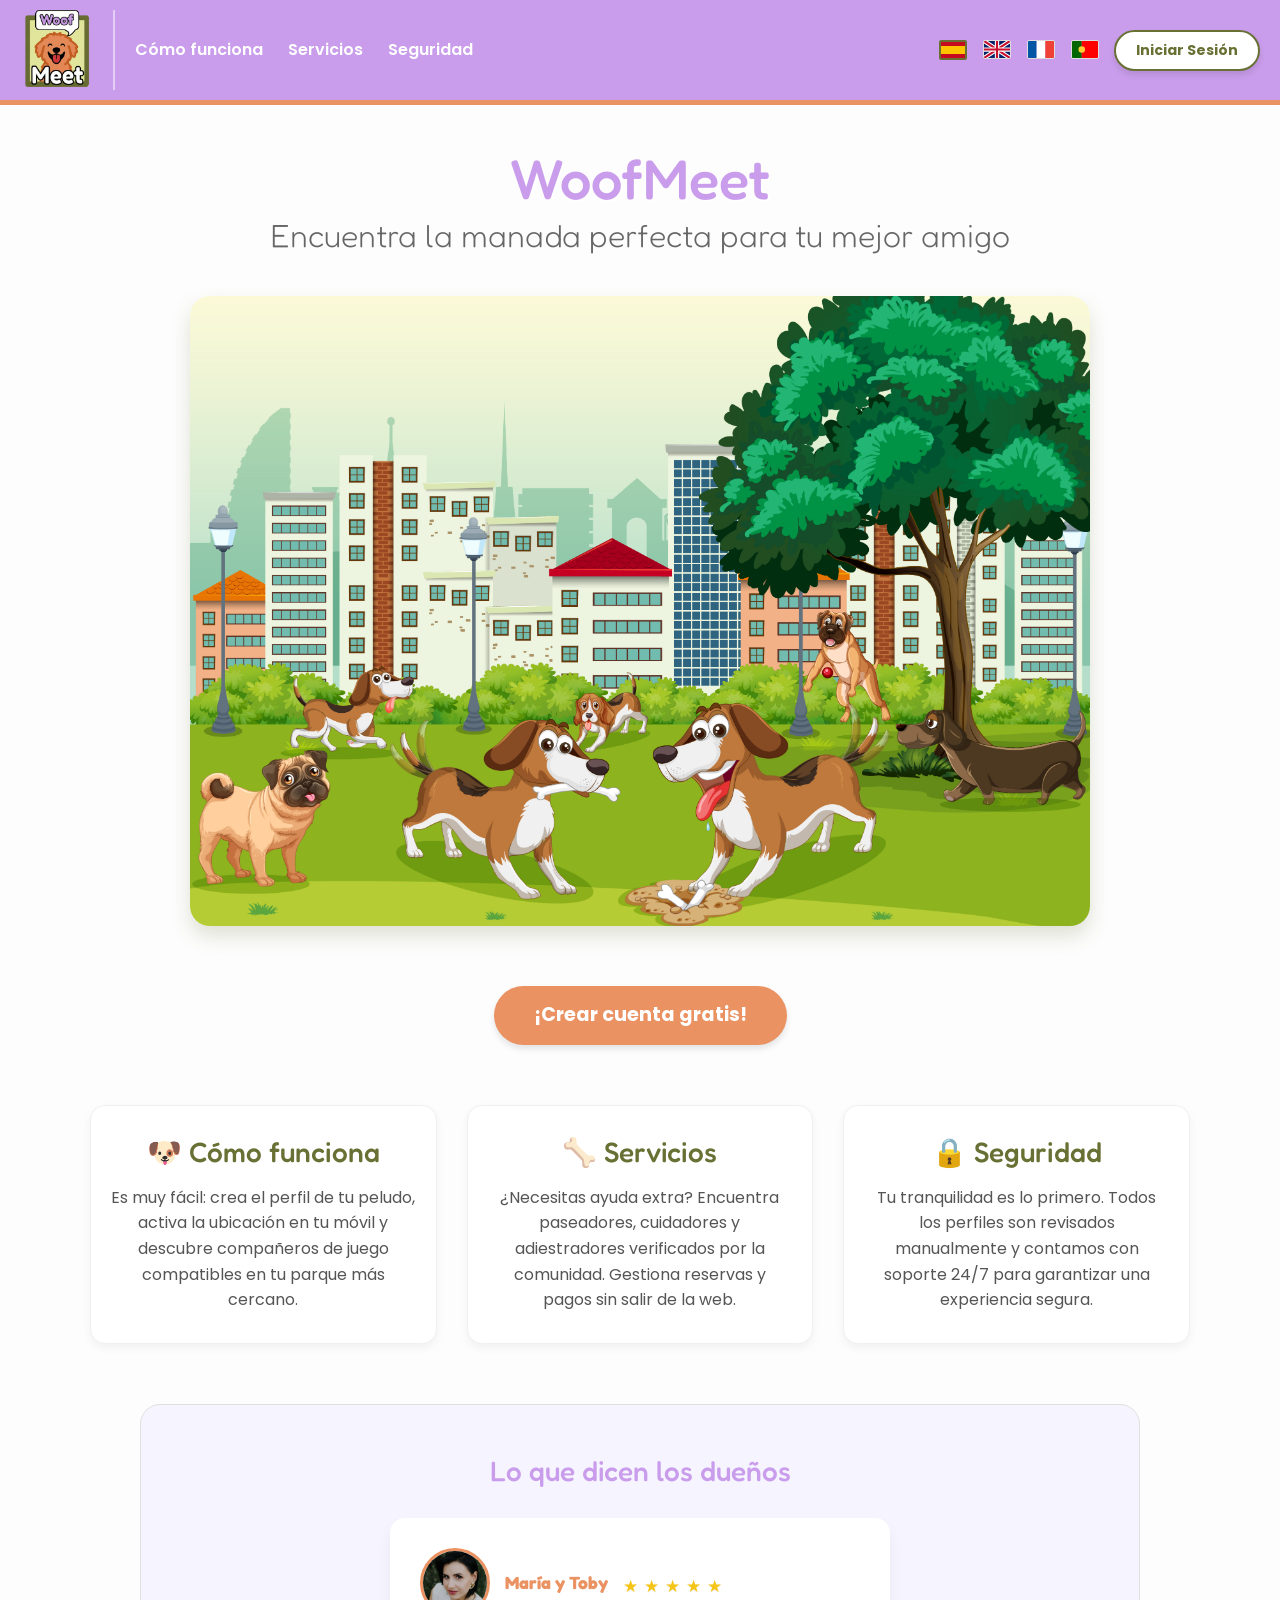
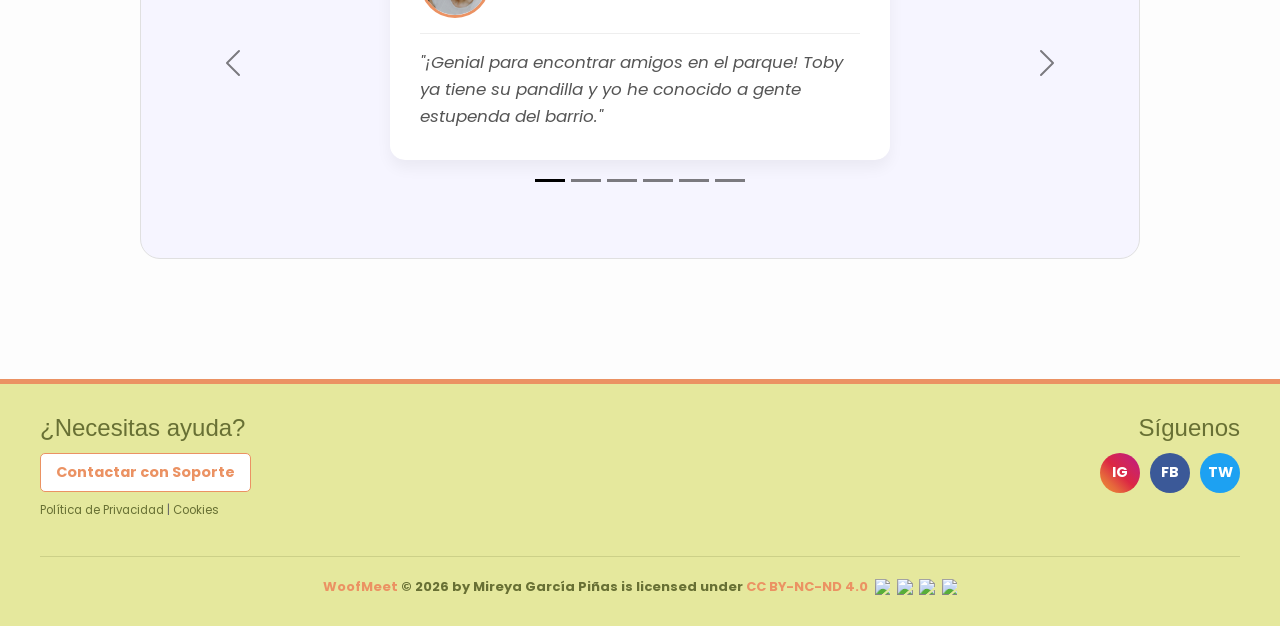
==== commit 0ac9b81b: "adicción de estrellas a las opiniones" ====
--- a/index.html
+++ b/index.html
@@ -31,7 +31,7 @@
     <header class="cabecera-principal">
         <div class="contenedor-logo">
             <a href="index.html" aria-label="Volver a la página de inicio de WoofMeet">
-                <img src="img/logo.png" alt="Logotipo de WoofMeet">
+                <img src="img/logo.png" alt="Logotipo de WoofMeet" width="80" height="80">
             </a>
         </div>
 
@@ -55,16 +55,16 @@
             <div class="zona-derecha">
                 <div class="contenedor-idiomas" role="group" aria-label="Selector de idiomas">
                     <a href="#" class="enlace-idioma activo" aria-label="Idioma actual: Español" title="Español">
-                        <img src="./img/banderas/es.svg" alt="Bandera de España" class="icono-bandera">
+                        <img src="./img/banderas/es.svg" alt="Bandera de España" class="icono-bandera" width="28" height="20" loading="lazy">
                     </a>
                     <a href="#" class="enlace-idioma" aria-label="Cambiar idioma a Inglés" title="Inglés">
-                        <img src="./img/banderas/en.svg" alt="Bandera de Reino Unido" class="icono-bandera">
+                        <img src="./img/banderas/en.svg" alt="Bandera de Reino Unido" class="icono-bandera" width="28" height="20" loading="lazy">
                     </a>
                     <a href="#" class="enlace-idioma" aria-label="Cambiar idioma a Francés" title="Francés">
-                        <img src="./img/banderas/fr.svg" alt="Bandera de Francia" class="icono-bandera">
+                        <img src="./img/banderas/fr.svg" alt="Bandera de Francia" class="icono-bandera" width="28" height="20" loading="lazy">
                     </a>
                     <a href="#" class="enlace-idioma" aria-label="Cambiar idioma a Portugués" title="Portugués">
-                        <img src="./img/banderas/pt.svg" alt="Bandera de Portugal" class="icono-bandera">
+                        <img src="./img/banderas/pt.svg" alt="Bandera de Portugal" class="icono-bandera" width="28" height="20" loading="lazy">
                     </a>
                 </div>
                 <a href="login.html" class="btn-header-verde"
@@ -82,7 +82,7 @@
             <h2>Encuentra la manada perfecta para tu mejor amigo</h2>
 
             <div class="imagen-central">
-                <img src="img/imagen_portada.jpg" alt="Varios perros jugando felices en un parque soleado">
+                <img src="img/imagen_portada.jpg" alt="Varios perros jugando felices en un parque soleado" width="900" height="600">
             </div>
 
             <a href="registro.html" class="btn-grande"
@@ -123,9 +123,16 @@
                     <div class="carousel-item active">
                         <article class="opinion mx-auto" aria-label="Opinión de cliente">
                             <div class="cabecera-perfil">
-                                <img src="./img/perfiles/perfil_2.jpg" alt="Foto de perfil de María"
+                                <img src="./img/perfiles/perfil_2.jpg" alt="Foto de perfil de María" width="70" height="70" loading="lazy"
                                     class="foto-perfil">
                                 <span class="nombre-opinion">María y Toby</span>
+                                <div class="valoracion" aria-label="Valoración: 5 de 5" title="5 de 5">
+                                    <span class="estrella">★</span>
+                                    <span class="estrella">★</span>
+                                    <span class="estrella">★</span>
+                                    <span class="estrella">★</span>
+                                    <span class="estrella">★</span>
+                                </div>
                             </div>
                             <p>"¡Genial para encontrar amigos en el parque! Toby ya tiene su pandilla y yo he conocido a
                                 gente estupenda del barrio."</p>
@@ -135,9 +142,16 @@
                     <div class="carousel-item">
                         <article class="opinion mx-auto" aria-label="Opinión de cliente">
                             <div class="cabecera-perfil">
-                                <img src="./img/perfiles/perfil_1.jpg" alt="Foto de perfil de Carlos"
+                                <img src="./img/perfiles/perfil_1.jpg" alt="Foto de perfil de Carlos" width="70" height="70" loading="lazy"
                                     class="foto-perfil">
                                 <span class="nombre-opinion">Carlos y Luna</span>
+                                <div class="valoracion" aria-label="Valoración: 4 de 5" title="4 de 5">
+                                    <span class="estrella">★</span>
+                                    <span class="estrella">★</span>
+                                    <span class="estrella">★</span>
+                                    <span class="estrella">★</span>
+                                    <span class="estrella">☆</span>
+                                </div>
                             </div>
                             <p>"El servicio de cuidadores me salvó las vacaciones. Dejé a Luna con total tranquilidad
                                 gracias a los perfiles verificados."</p>
@@ -147,9 +161,16 @@
                     <div class="carousel-item">
                         <article class="opinion mx-auto" aria-label="Opinión de cliente">
                             <div class="cabecera-perfil">
-                                <img src="./img/perfiles/perfil_4.jpg" alt="Foto de perfil de Laura"
+                                <img src="./img/perfiles/perfil_4.jpg" alt="Foto de perfil de Laura" width="70" height="70" loading="lazy"
                                     class="foto-perfil">
                                 <span class="nombre-opinion">Laura y Max</span>
+                                <div class="valoracion" aria-label="Valoración: 5 de 5" title="5 de 5">
+                                    <span class="estrella">★</span>
+                                    <span class="estrella">★</span>
+                                    <span class="estrella">★</span>
+                                    <span class="estrella">★</span>
+                                    <span class="estrella">★</span>
+                                </div>
                             </div>
                             <p>"La aplicación es súper fácil de usar. Nos encanta la función del mapa para ver qué
                                 perritos hay cerca. ¡Un 10!"</p>
@@ -158,9 +179,16 @@
                     <div class="carousel-item">
                         <article class="opinion mx-auto" aria-label="Opinión de cliente">
                             <div class="cabecera-perfil">
-                                <img src="./img/perfiles/perfil_7.jpg" alt="Foto de perfil de Javier"
+                                <img src="./img/perfiles/perfil_7.jpg" alt="Foto de perfil de Javier" width="70" height="70" loading="lazy"
                                     class="foto-perfil">
                                 <span class="nombre-opinion">Javier y Thor</span>
+                                <div class="valoracion" aria-label="Valoración: 4 de 5" title="4 de 5">
+                                    <span class="estrella">★</span>
+                                    <span class="estrella">★</span>
+                                    <span class="estrella">★</span>
+                                    <span class="estrella">★</span>
+                                    <span class="estrella">☆</span>
+                                </div>
                             </div>
                             <p>"Con mi nuevo horario no podía darle a Thor los paseos largos que necesita. Encontré a un
                                 vecino paseador genial en mi misma calle. ¡Nos ha salvado!"</p>
@@ -170,9 +198,16 @@
                     <div class="carousel-item">
                         <article class="opinion mx-auto" aria-label="Opinión de cliente">
                             <div class="cabecera-perfil">
-                                <img src="./img/perfiles/perfil_6.jpg" alt="Foto de perfil de Elena"
+                                <img src="./img/perfiles/perfil_6.jpg" alt="Foto de perfil de Elena" width="70" height="70" loading="lazy"
                                     class="foto-perfil">
                                 <span class="nombre-opinion">Elena y Kira</span>
+                                <div class="valoracion" aria-label="Valoración: 4 de 5" title="4 de 5">
+                                    <span class="estrella">★</span>
+                                    <span class="estrella">★</span>
+                                    <span class="estrella">★</span>
+                                    <span class="estrella">★</span>
+                                    <span class="estrella">☆</span>
+                                </div>
                             </div>
                             <p>"Kira era muy miedosa con perros grandes. Al poder filtrar por tamaño en la app, hemos
                                 encontrado compañeros perfectos para ella. Ha ganado muchísima confianza."</p>
@@ -182,9 +217,16 @@
                     <div class="carousel-item">
                         <article class="opinion mx-auto" aria-label="Opinión de cliente">
                             <div class="cabecera-perfil">
-                                <img src="./img/perfiles/perfil_3.jpg" alt="Foto de perfil de Pablo"
+                                <img src="./img/perfiles/perfil_3.jpg" alt="Foto de perfil de Pablo" width="70" height="70" loading="lazy"
                                     class="foto-perfil">
                                 <span class="nombre-opinion">Pablo y Bruno</span>
+                                <div class="valoracion" aria-label="Valoración: 5 de 5" title="5 de 5">
+                                    <span class="estrella">★</span>
+                                    <span class="estrella">★</span>
+                                    <span class="estrella">★</span>
+                                    <span class="estrella">★</span>
+                                    <span class="estrella">★</span>
+                                </div>
                             </div>
                             <p>"Lo que más me gusta es la tranquilidad que da la plataforma. Saber que los cuidadores
                                 están verificados no tiene precio cuando se trata de tu mejor amigo."</p>
@@ -255,10 +297,10 @@
             <a href="https://creativecommons.org/licenses/by-nc-nd/4.0/" target="_blank" rel="noopener noreferrer">CC
                 BY-NC-ND 4.0</a>
             <img src="https://mirrors.creativecommons.org/presskit/icons/cc.svg" alt="Creative Commons"
-                class="icono-cc">
-            <img src="https://mirrors.creativecommons.org/presskit/icons/by.svg" alt="Atribución" class="icono-cc">
-            <img src="https://mirrors.creativecommons.org/presskit/icons/nc.svg" alt="No Comercial" class="icono-cc">
-            <img src="https://mirrors.creativecommons.org/presskit/icons/nd.svg" alt="Sin Derivadas" class="icono-cc">
+                 class="icono-cc" width="20" height="20" loading="lazy">
+            <img src="https://mirrors.creativecommons.org/presskit/icons/by.svg" alt="Atribución" class="icono-cc" width="20" height="20" loading="lazy">
+            <img src="https://mirrors.creativecommons.org/presskit/icons/nc.svg" alt="No Comercial" class="icono-cc" width="20" height="20" loading="lazy">
+            <img src="https://mirrors.creativecommons.org/presskit/icons/nd.svg" alt="Sin Derivadas" class="icono-cc" width="20" height="20" loading="lazy">
         </div>
     </footer>
     <script src="https://cdn.jsdelivr.net/npm/bootstrap@5.3.2/dist/js/bootstrap.bundle.min.js"></script>
--- a/estilos.css
+++ b/estilos.css
@@ -153,6 +153,28 @@
 
 .enlace-idioma.activo .icono-bandera {
     border: 2px solid #687034;
+}
+
+/* Botón secundario de acceso situado en la cabecera. */
+.boton-acceso {
+    display: inline-block;
+    background-color: #ffffff;
+    color: #C99DEB;
+    border: 2px solid #ffffff;
+    padding: 8px 20px;
+    font-size: 14px;
+    font-weight: bold;
+    text-decoration: none;
+    border-radius: 50px;
+    cursor: pointer;
+    box-shadow: 0 4px 6px rgba(0, 0, 0, 0.1);
+    transition: all 0.3s;
+}
+
+.boton-acceso:hover {
+    background-color: #EB9263;
+    border-color: #EB9263;
+    color: white;
 }
 
 /* =========================================
@@ -166,7 +188,7 @@
     font-weight: bold;
     text-decoration: none;
     border-radius: 50px;
-    /* Cursor personalizado con una huella del estilo de la web. */
+    /* Cursor personalizado con la huella de la marca. */
     cursor: url('img/huella.png'), pointer;
     box-shadow: 0 4px 6px rgba(0, 0, 0, 0.1);
     transition: all 0.3s;
@@ -217,6 +239,22 @@
     transform: scale(1.05);
 }
 
+.login-form button {
+    background-color: #eb9263;
+    color: white;
+    border: none;
+    padding: 6px 12px;
+    border-radius: 4px;
+    cursor: pointer;
+    font-weight: bold;
+    margin-left: 5px;
+    transition: background-color 0.3s;
+}
+
+.login-form button:hover {
+    background-color: #687034;
+}
+
 /* =========================================
    4. ESTILOS DE CONTENIDO Y PÁGINAS (MAIN)
    ========================================= */
@@ -286,6 +324,7 @@
     padding: 30px 20px;
     border-radius: 15px;
     box-shadow: 0 4px 10px rgba(0, 0, 0, 0.05);
+    /* Tarjeta con formato visual de bloque informativo. */
     border: 1px solid #f0f0f0;
     text-align: center;
 }
@@ -310,6 +349,18 @@
     color: #EB9263;
     margin-bottom: 5px;
     line-height: 1;
+}
+
+.destacado-final {
+    text-align: center;
+    margin-top: 40px;
+    margin-bottom: 40px;
+}
+
+/* Botón final cuando se coloca dentro del bloque de cierre. */
+.destacado-final .btn-grande {
+    display: inline-block;
+    margin-top: 25px;
 }
 
 /* Carrusel de opiniones. */
@@ -364,6 +415,22 @@
     font-weight: bold;
     font-size: 1.1em;
     font-family: 'Fredoka One', cursive;
+}
+
+/* Valoración en estrellas dentro de las tarjetas de opinión */
+.valoracion {
+    display: block;
+    margin-top: 8px;
+    color: #f5c518; /* color dorado para las estrellas */
+    font-size: 0.95rem;
+    letter-spacing: 1px;
+}
+
+.valoracion .estrella {
+    display: inline-block;
+    font-size: 1.05rem;
+    line-height: 1;
+    text-shadow: 0 1px 0 rgba(0, 0, 0, 0.06);
 }
 
 /* Texto final del testimonio en formato de cita visual. */
@@ -548,6 +615,7 @@
 }
 
 /* Tarjeta principal del formulario de acceso. */
+/* Tarjeta principal del formulario de acceso. */
 .form-card {
     background: #fff;
     padding: 40px;
@@ -558,6 +626,7 @@
     border: 1px solid #eee;
 }
 
+/* Estructura flexible común para los formularios de la web. */
 /* Estructura flexible común para los formularios de la web. */
 .formulario-contacto {
     max-width: 600px;
@@ -704,6 +773,7 @@
 }
 
 /* Enlaces de licencia y atribución del contenido. */
+/* Enlaces de licencia y atribución del contenido. */
 .copyright {
     border-top: 1px solid rgba(104, 112, 52, 0.2);
     padding-top: 20px;
@@ -725,6 +795,7 @@
 }
 
 /* Alineación de los iconos de Creative Commons con el texto. */
+/* Alineación de los iconos de Creative Commons con el texto. */
 .icono-cc {
     max-width: 1.2em;
     max-height: 1.2em;
@@ -743,6 +814,7 @@
 }
 
 @media (max-width: 991px) and (min-width: 768px) {
+
     /* Ajustes de cabecera en tablet. */
     /* El objetivo aquí es reducir densidad sin perder navegación. */
     .cabecera-principal {
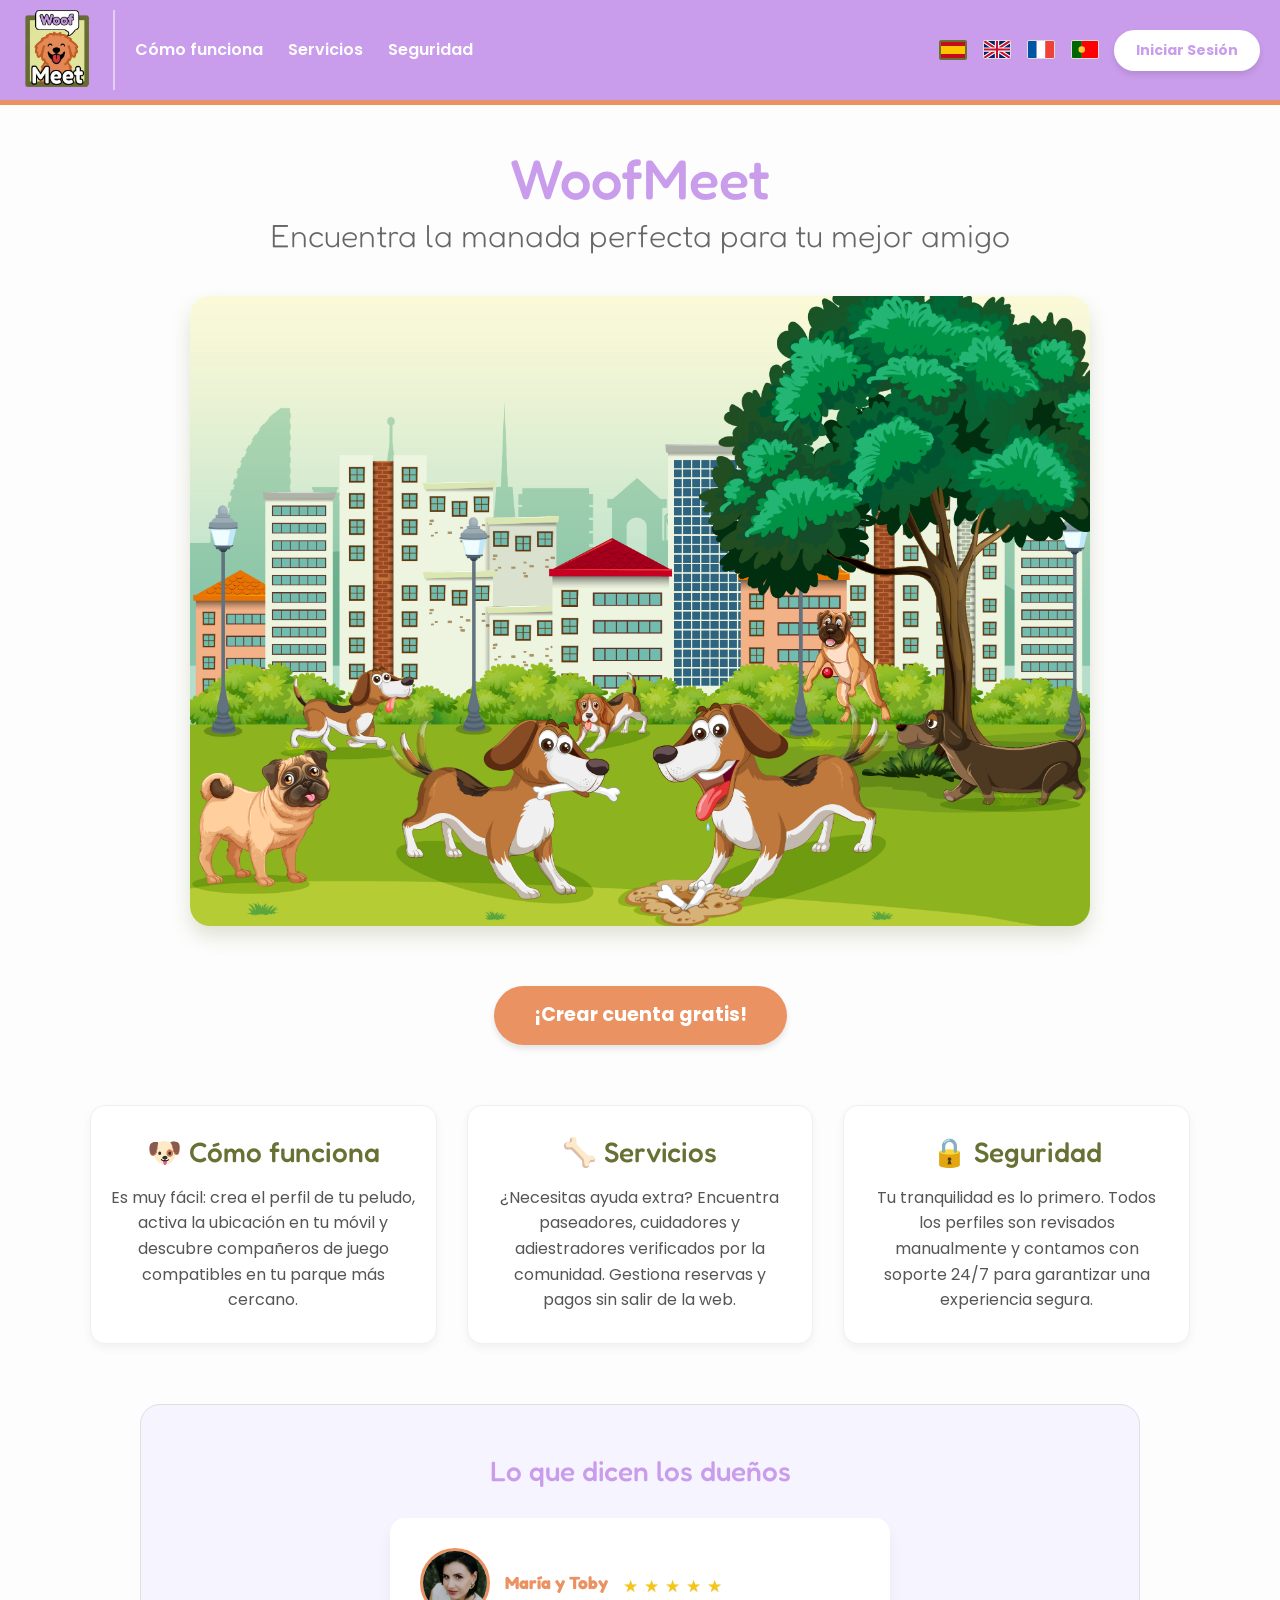
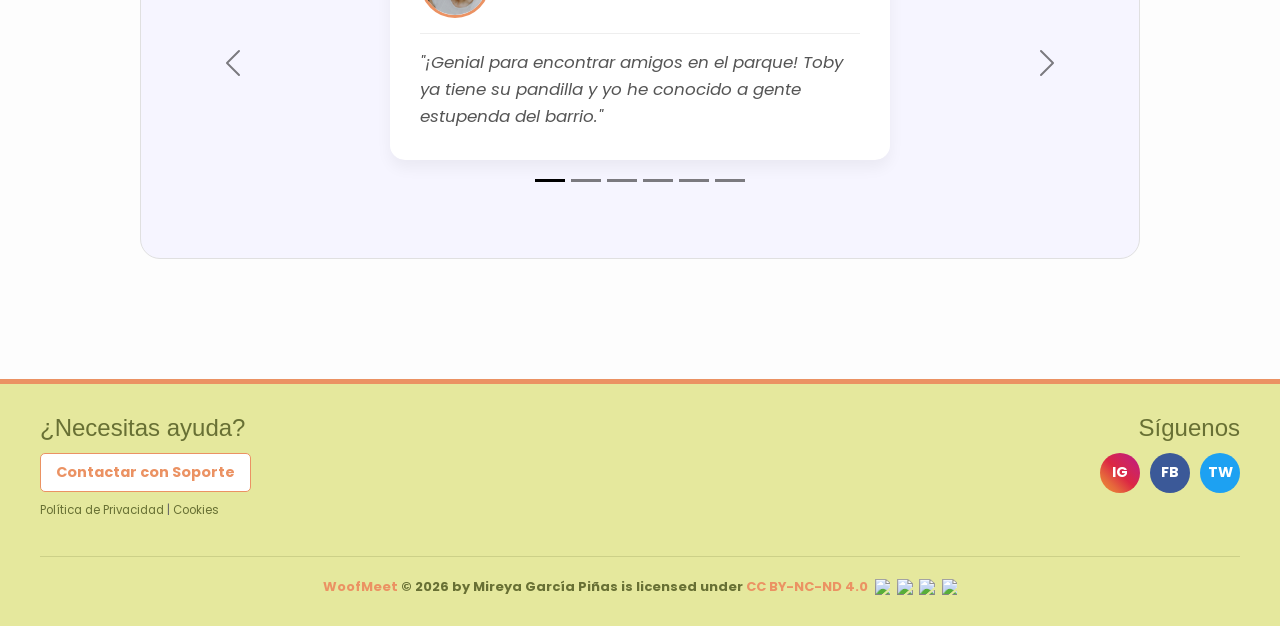
==== commit 7f694808: "código corregido y limpio" ====
--- a/index.html
+++ b/index.html
@@ -37,10 +37,11 @@
 
         <input type="checkbox" id="menu-toggle" class="checkbox-oculto"
             aria-label="Abrir o cerrar menú de navegación móvil">
-        <label for="menu-toggle" class="icono-hamburguesa" aria-hidden="true">
-            <span></span>
-            <span></span>
-            <span></span>
+        <label for="menu-toggle" class="icono-hamburguesa">
+            <span class="texto-oculto">Abrir menú</span>
+            <span aria-hidden="true"></span>
+            <span aria-hidden="true"></span>
+            <span aria-hidden="true"></span>
         </label>
 
         <div class="contenedor-menu-derecha">
@@ -55,19 +56,23 @@
             <div class="zona-derecha">
                 <div class="contenedor-idiomas" role="group" aria-label="Selector de idiomas">
                     <a href="#" class="enlace-idioma activo" aria-label="Idioma actual: Español" title="Español">
-                        <img src="./img/banderas/es.svg" alt="Bandera de España" class="icono-bandera" width="28" height="20" loading="lazy">
+                        <img src="./img/banderas/es.svg" alt="Bandera de España" class="icono-bandera" width="28"
+                            height="20" loading="lazy">
                     </a>
                     <a href="#" class="enlace-idioma" aria-label="Cambiar idioma a Inglés" title="Inglés">
-                        <img src="./img/banderas/en.svg" alt="Bandera de Reino Unido" class="icono-bandera" width="28" height="20" loading="lazy">
+                        <img src="./img/banderas/en.svg" alt="Bandera de Reino Unido" class="icono-bandera" width="28"
+                            height="20" loading="lazy">
                     </a>
                     <a href="#" class="enlace-idioma" aria-label="Cambiar idioma a Francés" title="Francés">
-                        <img src="./img/banderas/fr.svg" alt="Bandera de Francia" class="icono-bandera" width="28" height="20" loading="lazy">
+                        <img src="./img/banderas/fr.svg" alt="Bandera de Francia" class="icono-bandera" width="28"
+                            height="20" loading="lazy">
                     </a>
                     <a href="#" class="enlace-idioma" aria-label="Cambiar idioma a Portugués" title="Portugués">
-                        <img src="./img/banderas/pt.svg" alt="Bandera de Portugal" class="icono-bandera" width="28" height="20" loading="lazy">
+                        <img src="./img/banderas/pt.svg" alt="Bandera de Portugal" class="icono-bandera" width="28"
+                            height="20" loading="lazy">
                     </a>
                 </div>
-                <a href="login.html" class="btn-header-verde"
+                <a href="login.html" class="btn-login-header"
                     aria-label="Acceder al formulario de inicio de sesión">Iniciar Sesión</a>
             </div>
         </div>
@@ -82,7 +87,8 @@
             <h2>Encuentra la manada perfecta para tu mejor amigo</h2>
 
             <div class="imagen-central">
-                <img src="img/imagen_portada.jpg" alt="Varios perros jugando felices en un parque soleado" width="900" height="600">
+                <img src="img/imagen_portada.jpg" alt="Varios perros jugando felices en un parque soleado" width="900"
+                    height="600">
             </div>
 
             <a href="registro.html" class="btn-grande"
@@ -123,8 +129,8 @@
                     <div class="carousel-item active">
                         <article class="opinion mx-auto" aria-label="Opinión de cliente">
                             <div class="cabecera-perfil">
-                                <img src="./img/perfiles/perfil_2.jpg" alt="Foto de perfil de María" width="70" height="70" loading="lazy"
-                                    class="foto-perfil">
+                                <img src="./img/perfiles/perfil_2.jpg" alt="Foto de perfil de María" width="70"
+                                    height="70" loading="lazy" class="foto-perfil">
                                 <span class="nombre-opinion">María y Toby</span>
                                 <div class="valoracion" aria-label="Valoración: 5 de 5" title="5 de 5">
                                     <span class="estrella">★</span>
@@ -142,8 +148,8 @@
                     <div class="carousel-item">
                         <article class="opinion mx-auto" aria-label="Opinión de cliente">
                             <div class="cabecera-perfil">
-                                <img src="./img/perfiles/perfil_1.jpg" alt="Foto de perfil de Carlos" width="70" height="70" loading="lazy"
-                                    class="foto-perfil">
+                                <img src="./img/perfiles/perfil_1.jpg" alt="Foto de perfil de Carlos" width="70"
+                                    height="70" loading="lazy" class="foto-perfil">
                                 <span class="nombre-opinion">Carlos y Luna</span>
                                 <div class="valoracion" aria-label="Valoración: 4 de 5" title="4 de 5">
                                     <span class="estrella">★</span>
@@ -161,8 +167,8 @@
                     <div class="carousel-item">
                         <article class="opinion mx-auto" aria-label="Opinión de cliente">
                             <div class="cabecera-perfil">
-                                <img src="./img/perfiles/perfil_4.jpg" alt="Foto de perfil de Laura" width="70" height="70" loading="lazy"
-                                    class="foto-perfil">
+                                <img src="./img/perfiles/perfil_4.jpg" alt="Foto de perfil de Laura" width="70"
+                                    height="70" loading="lazy" class="foto-perfil">
                                 <span class="nombre-opinion">Laura y Max</span>
                                 <div class="valoracion" aria-label="Valoración: 5 de 5" title="5 de 5">
                                     <span class="estrella">★</span>
@@ -179,8 +185,8 @@
                     <div class="carousel-item">
                         <article class="opinion mx-auto" aria-label="Opinión de cliente">
                             <div class="cabecera-perfil">
-                                <img src="./img/perfiles/perfil_7.jpg" alt="Foto de perfil de Javier" width="70" height="70" loading="lazy"
-                                    class="foto-perfil">
+                                <img src="./img/perfiles/perfil_7.jpg" alt="Foto de perfil de Javier" width="70"
+                                    height="70" loading="lazy" class="foto-perfil">
                                 <span class="nombre-opinion">Javier y Thor</span>
                                 <div class="valoracion" aria-label="Valoración: 4 de 5" title="4 de 5">
                                     <span class="estrella">★</span>
@@ -198,8 +204,8 @@
                     <div class="carousel-item">
                         <article class="opinion mx-auto" aria-label="Opinión de cliente">
                             <div class="cabecera-perfil">
-                                <img src="./img/perfiles/perfil_6.jpg" alt="Foto de perfil de Elena" width="70" height="70" loading="lazy"
-                                    class="foto-perfil">
+                                <img src="./img/perfiles/perfil_6.jpg" alt="Foto de perfil de Elena" width="70"
+                                    height="70" loading="lazy" class="foto-perfil">
                                 <span class="nombre-opinion">Elena y Kira</span>
                                 <div class="valoracion" aria-label="Valoración: 4 de 5" title="4 de 5">
                                     <span class="estrella">★</span>
@@ -217,8 +223,8 @@
                     <div class="carousel-item">
                         <article class="opinion mx-auto" aria-label="Opinión de cliente">
                             <div class="cabecera-perfil">
-                                <img src="./img/perfiles/perfil_3.jpg" alt="Foto de perfil de Pablo" width="70" height="70" loading="lazy"
-                                    class="foto-perfil">
+                                <img src="./img/perfiles/perfil_3.jpg" alt="Foto de perfil de Pablo" width="70"
+                                    height="70" loading="lazy" class="foto-perfil">
                                 <span class="nombre-opinion">Pablo y Bruno</span>
                                 <div class="valoracion" aria-label="Valoración: 5 de 5" title="5 de 5">
                                     <span class="estrella">★</span>
@@ -292,15 +298,18 @@
         </div>
 
         <div class="copyright">
-            <a href="https://woofmeet.wuaze.com/" target="_blank" rel="noopener noreferrer">WoofMeet</a> © 2026 by
+            <a href="index.html">WoofMeet</a> © 2026 by
             Mireya García Piñas is licensed under
             <a href="https://creativecommons.org/licenses/by-nc-nd/4.0/" target="_blank" rel="noopener noreferrer">CC
                 BY-NC-ND 4.0</a>
-            <img src="https://mirrors.creativecommons.org/presskit/icons/cc.svg" alt="Creative Commons"
-                 class="icono-cc" width="20" height="20" loading="lazy">
-            <img src="https://mirrors.creativecommons.org/presskit/icons/by.svg" alt="Atribución" class="icono-cc" width="20" height="20" loading="lazy">
-            <img src="https://mirrors.creativecommons.org/presskit/icons/nc.svg" alt="No Comercial" class="icono-cc" width="20" height="20" loading="lazy">
-            <img src="https://mirrors.creativecommons.org/presskit/icons/nd.svg" alt="Sin Derivadas" class="icono-cc" width="20" height="20" loading="lazy">
+            <img src="https://mirrors.creativecommons.org/presskit/icons/cc.svg" alt="Creative Commons" class="icono-cc"
+                width="20" height="20" loading="lazy">
+            <img src="https://mirrors.creativecommons.org/presskit/icons/by.svg" alt="Atribución" class="icono-cc"
+                width="20" height="20" loading="lazy">
+            <img src="https://mirrors.creativecommons.org/presskit/icons/nc.svg" alt="No Comercial" class="icono-cc"
+                width="20" height="20" loading="lazy">
+            <img src="https://mirrors.creativecommons.org/presskit/icons/nd.svg" alt="Sin Derivadas" class="icono-cc"
+                width="20" height="20" loading="lazy">
         </div>
     </footer>
     <script src="https://cdn.jsdelivr.net/npm/bootstrap@5.3.2/dist/js/bootstrap.bundle.min.js"></script>
--- a/estilos.css
+++ b/estilos.css
@@ -15,6 +15,10 @@
     font-family: 'Poppins', sans-serif;
     background-color: #fdfdfd;
     color: #333;
+    /* Configuración para el Sticky Footer */
+    display: flex;
+    flex-direction: column;
+    min-height: 100vh;
 }
 
 /* Jerarquía tipográfica principal para titulares de contenido. */
@@ -42,6 +46,19 @@
 .checkbox-oculto,
 .icono-hamburguesa {
     display: none;
+}
+
+/* Clase de utilidad para accesibilidad: oculta texto visualmente pero lo lee el lector de pantalla */
+.texto-oculto {
+    position: absolute;
+    width: 1px;
+    height: 1px;
+    padding: 0;
+    margin: -1px;
+    overflow: hidden;
+    clip: rect(0, 0, 0, 0);
+    white-space: nowrap;
+    border: 0;
 }
 
 /* Separación visual entre el logotipo y la navegación. */
@@ -155,33 +172,11 @@
     border: 2px solid #687034;
 }
 
-/* Botón secundario de acceso situado en la cabecera. */
-.boton-acceso {
-    display: inline-block;
-    background-color: #ffffff;
-    color: #C99DEB;
-    border: 2px solid #ffffff;
-    padding: 8px 20px;
-    font-size: 14px;
-    font-weight: bold;
-    text-decoration: none;
-    border-radius: 50px;
-    cursor: pointer;
-    box-shadow: 0 4px 6px rgba(0, 0, 0, 0.1);
-    transition: all 0.3s;
-}
-
-.boton-acceso:hover {
-    background-color: #EB9263;
-    border-color: #EB9263;
-    color: white;
-}
-
 /* =========================================
    3. ESTILOS DE BOTONES (UNIFICADOS)
    ========================================= */
 .btn-login-header,
-.btn-header-verde,
+.btn-volver-verde,
 .btn-grande {
     /* Base común de los botones principales del sitio. */
     display: inline-block;
@@ -211,7 +206,7 @@
 }
 
 /* Botón de navegación con contraste verde sobre fondo claro. */
-.btn-header-verde {
+.btn-volver-verde {
     background-color: #ffffff;
     color: #687034;
     border: 2px solid #687034;
@@ -219,7 +214,7 @@
     font-size: 14px;
 }
 
-.btn-header-verde:hover {
+.btn-volver-verde:hover {
     background-color: #687034;
     color: white;
 }
@@ -239,20 +234,13 @@
     transform: scale(1.05);
 }
 
-.login-form button {
-    background-color: #eb9263;
-    color: white;
-    border: none;
-    padding: 6px 12px;
-    border-radius: 4px;
-    cursor: pointer;
-    font-weight: bold;
-    margin-left: 5px;
-    transition: background-color 0.3s;
-}
-
-.login-form button:hover {
-    background-color: #687034;
+/* Contenedor unificado para botones al final de la página */
+.acciones-finales {
+    display: flex;
+    flex-direction: column;
+    align-items: center;
+    gap: 25px;
+    margin: 40px 0 60px 0;
 }
 
 /* =========================================
@@ -262,6 +250,7 @@
 main {
     padding: 40px 20px;
     text-align: center;
+    flex: 1;
 }
 
 /* Titular principal del bloque hero de la portada. */
@@ -312,19 +301,12 @@
     line-height: 1;
 }
 
-/* Llamada a la acción situada al final de varias páginas. */
-.cta-final-limpio {
-    text-align: center;
-    margin: 40px 0 80px 0;
-}
-
 /* Tarjeta base usada para resumir servicios, pasos o ventajas. */
 .columna {
     background-color: #fff;
     padding: 30px 20px;
     border-radius: 15px;
     box-shadow: 0 4px 10px rgba(0, 0, 0, 0.05);
-    /* Tarjeta con formato visual de bloque informativo. */
     border: 1px solid #f0f0f0;
     text-align: center;
 }
@@ -349,18 +331,6 @@
     color: #EB9263;
     margin-bottom: 5px;
     line-height: 1;
-}
-
-.destacado-final {
-    text-align: center;
-    margin-top: 40px;
-    margin-bottom: 40px;
-}
-
-/* Botón final cuando se coloca dentro del bloque de cierre. */
-.destacado-final .btn-grande {
-    display: inline-block;
-    margin-top: 25px;
 }
 
 /* Carrusel de opiniones. */
@@ -421,7 +391,8 @@
 .valoracion {
     display: block;
     margin-top: 8px;
-    color: #f5c518; /* color dorado para las estrellas */
+    color: #f5c518;
+    /* color dorado para las estrellas */
     font-size: 0.95rem;
     letter-spacing: 1px;
 }
@@ -583,6 +554,40 @@
     color: #EB9263;
 }
 
+/* Estilos para la tabla de servicios */
+.tabla-accesible {
+    width: 100%;
+    border-collapse: collapse;
+    margin: 20px 0;
+    background-color: #ffffff;
+    border-radius: 10px;
+    overflow: hidden;
+    box-shadow: 0 4px 10px rgba(0, 0, 0, 0.05);
+}
+
+.tabla-accesible th,
+.tabla-accesible td {
+    padding: 15px;
+    text-align: left;
+    border-bottom: 1px solid #f0f0f0;
+}
+
+.tabla-accesible th {
+    background-color: #687034;
+    color: #ffffff;
+    font-family: 'Fredoka One', cursive;
+    font-weight: normal;
+}
+
+.tabla-accesible tr:hover {
+    background-color: #f6f5ff;
+}
+
+/* Elimina el subrayado punteado por defecto de las abreviaturas en la tabla */
+.tabla-accesible abbr {
+    text-decoration: none;
+}
+
 /* =========================================
    5. FOOTER (FLEXBOX)
    ========================================= */
@@ -615,7 +620,6 @@
 }
 
 /* Tarjeta principal del formulario de acceso. */
-/* Tarjeta principal del formulario de acceso. */
 .form-card {
     background: #fff;
     padding: 40px;
@@ -626,7 +630,11 @@
     border: 1px solid #eee;
 }
 
-/* Estructura flexible común para los formularios de la web. */
+/* Corrección para cuando los botones finales están dentro de la tarjeta de formulario */
+.form-card .acciones-finales {
+    margin: 20px 0 0 0;
+}
+
 /* Estructura flexible común para los formularios de la web. */
 .formulario-contacto {
     max-width: 600px;
@@ -807,6 +815,7 @@
    6. RESPONSIVE (Tablet y Móvil)
    ========================================= */
 @media (min-width: 992px) {
+
     /* Distribución de tres columnas en pantallas grandes. */
     .contenedor-fondo-lila .info-seccion {
         grid-template-columns: repeat(3, 1fr);
@@ -842,9 +851,15 @@
         gap: 10px;
     }
 
-    .btn-header-verde {
+    .btn-volver-verde {
         padding: 8px 15px;
         font-size: 13px;
+    }
+
+    /* Ajustes del contenedor de botones finales en tablet */
+    .acciones-finales {
+        gap: 20px;
+        margin: 30px 0 40px 0;
     }
 
     /* Ajuste del bloque lila para que no quede demasiado compacto. */
@@ -874,6 +889,14 @@
     /* Ajustes del pie de página en tablet. */
     .footer-principal {
         padding: 20px 25px;
+    }
+
+    /* Ajustes de la tabla en Tablet */
+    .tabla-accesible th,
+    .tabla-accesible td {
+        padding: 12px 10px;
+        /* Reducimos el margen para que encaje mejor */
+        font-size: 0.95rem;
     }
 }
 
@@ -993,15 +1016,20 @@
         width: 100%;
     }
 
-    .btn-header-verde {
+    .btn-volver-verde {
         width: 80%;
         max-width: 250px;
         text-align: center;
         margin-top: 10px;
     }
 
+    /* Ajustes del contenedor de botones finales en móvil */
+    .acciones-finales {
+        gap: 15px;
+        margin: 25px 0 35px 0;
+    }
+
     /* Ajustes del contenido principal en móvil. */
-
     .hero h1 {
         font-size: 2.2em;
     }
@@ -1052,6 +1080,7 @@
         padding: 0 15px;
     }
 
+    /* Los iconos mantienen una escala equilibrada en pantallas pequeñas. */
     .icono-paso {
         font-size: 35px;
     }
@@ -1082,22 +1111,60 @@
         border: 1px solid #e0e0e0;
     }
 
+    /* --- Ajustes de la tabla en Móvil (Estilo Tarjetas) --- */
+    .tabla-accesible {
+        background-color: transparent;
+        box-shadow: none;
+    }
+
+    .tabla-accesible th {
+        display: none;
+    }
+
+    .tabla-accesible tr {
+        display: block;
+        margin-bottom: 20px;
+        border: 1px solid #C99DEB;
+        border-radius: 12px;
+        background-color: #fff;
+        overflow: hidden;
+        box-shadow: 0 4px 10px rgba(0, 0, 0, 0.05);
+    }
+
+    .tabla-accesible tr:last-child {
+        margin-bottom: 0;
+    }
+
+    .tabla-accesible td {
+        display: block;
+        text-align: right;
+        padding: 15px;
+        padding-left: 50%;
+        position: relative;
+        font-size: 0.95rem;
+        border-bottom: 1px solid #f0f0f0;
+    }
+
+    .tabla-accesible td:last-child {
+        border-bottom: none;
+    }
+
+    .tabla-accesible td::before {
+        content: attr(data-label);
+        position: absolute;
+        left: 15px;
+        width: 45%;
+        text-align: left;
+        font-weight: bold;
+        color: #687034;
+    }
+
     /* Ajustes específicos para el bloque de introducción de cada página. */
     .page-header {
         padding: 20px 15px;
         margin-bottom: 25px;
     }
 
-    .page-header h1 {
-        font-size: 2em;
-    }
-
-    .contenido-texto {
-        width: 100%;
-        padding: 25px 15px;
-        border-radius: 12px;
-    }
-
     .formulario-contacto {
         gap: 15px;
     }
@@ -1110,16 +1177,6 @@
 
     .transcripcion-box {
         padding: 20px 15px;
-    }
-
-    /* Los iconos mantienen una escala equilibrada en pantallas pequeñas. */
-    .icono-paso {
-        font-size: 35px;
-    }
-
-    .cta-final-limpio {
-        text-align: center;
-        margin: 40px 0 80px 0;
     }
 
     /* Ajuste del bloque destacado en móvil. */
@@ -1129,7 +1186,6 @@
         border-radius: 15px;
     }
 
-
     /* Ajustes del pie de página en móvil. */
     /* El footer se apila para mejorar la lectura y el acceso táctil. */
     .footer-principal {
